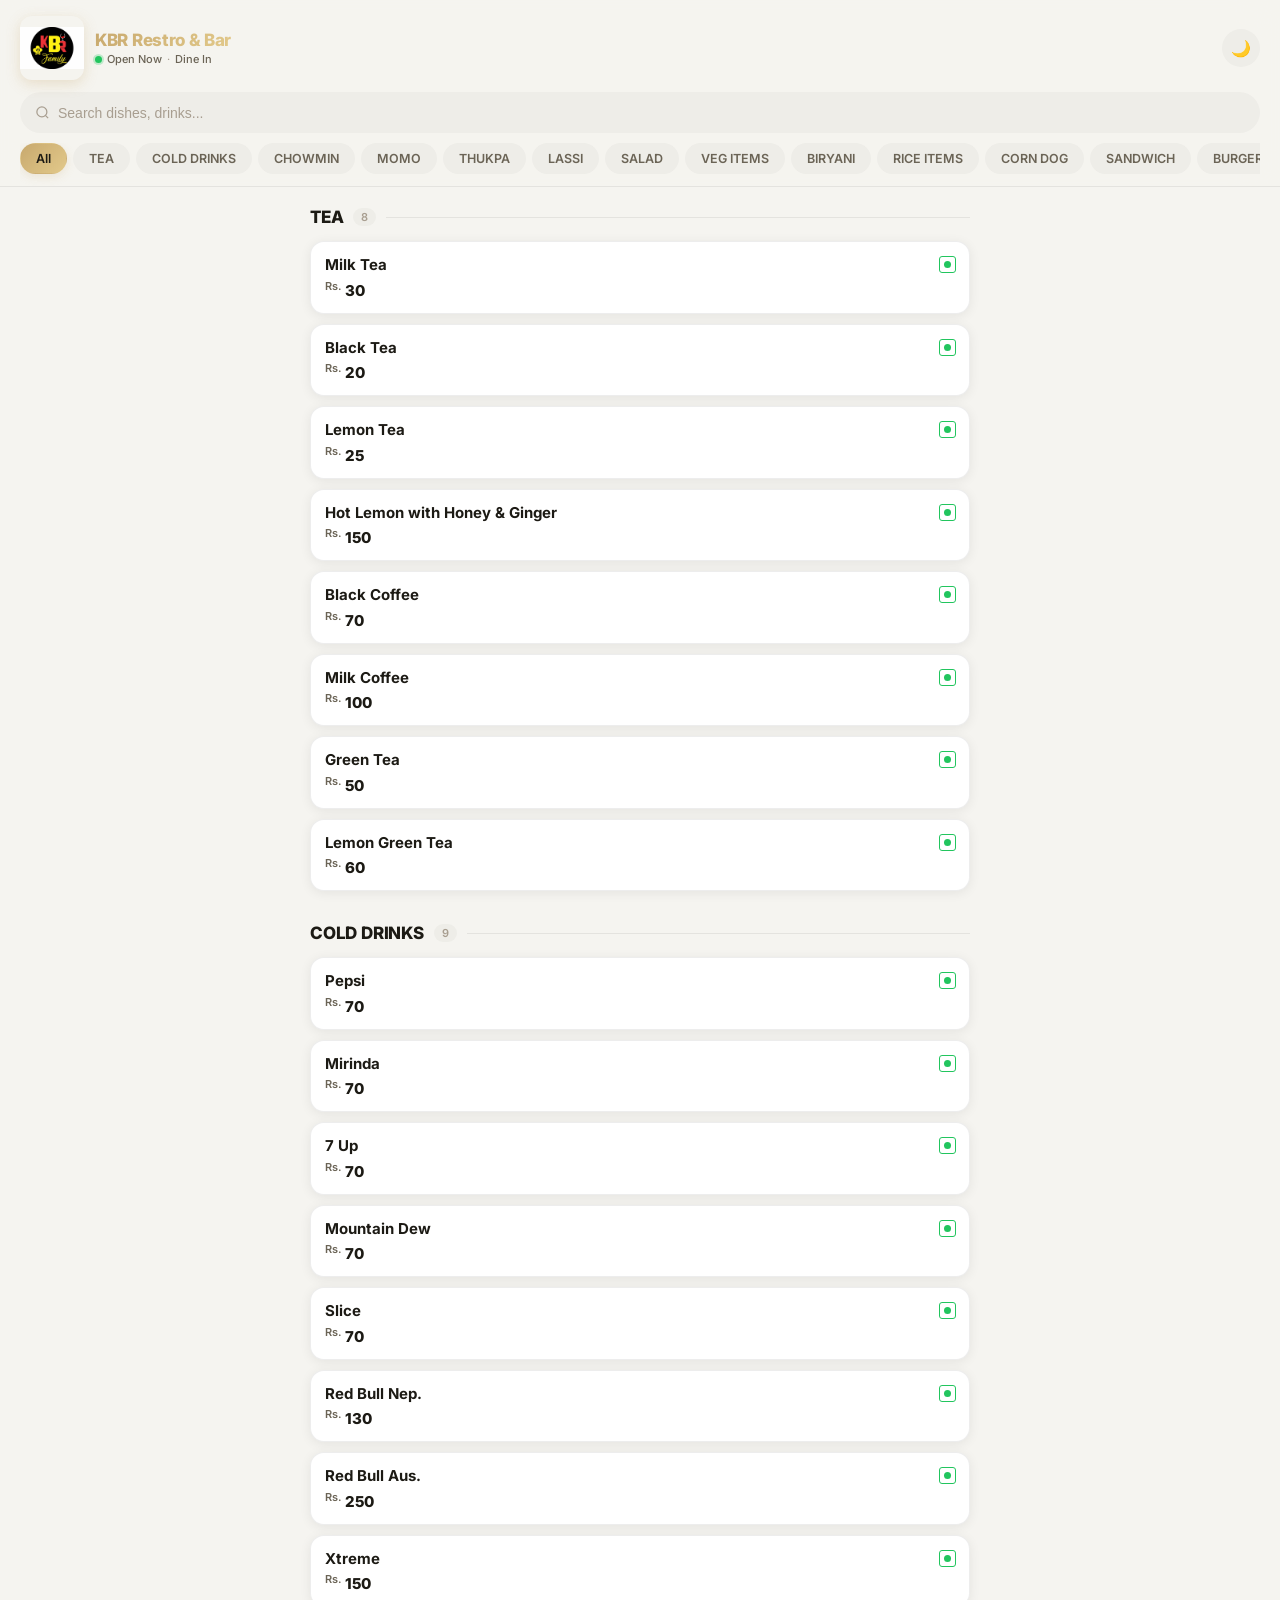
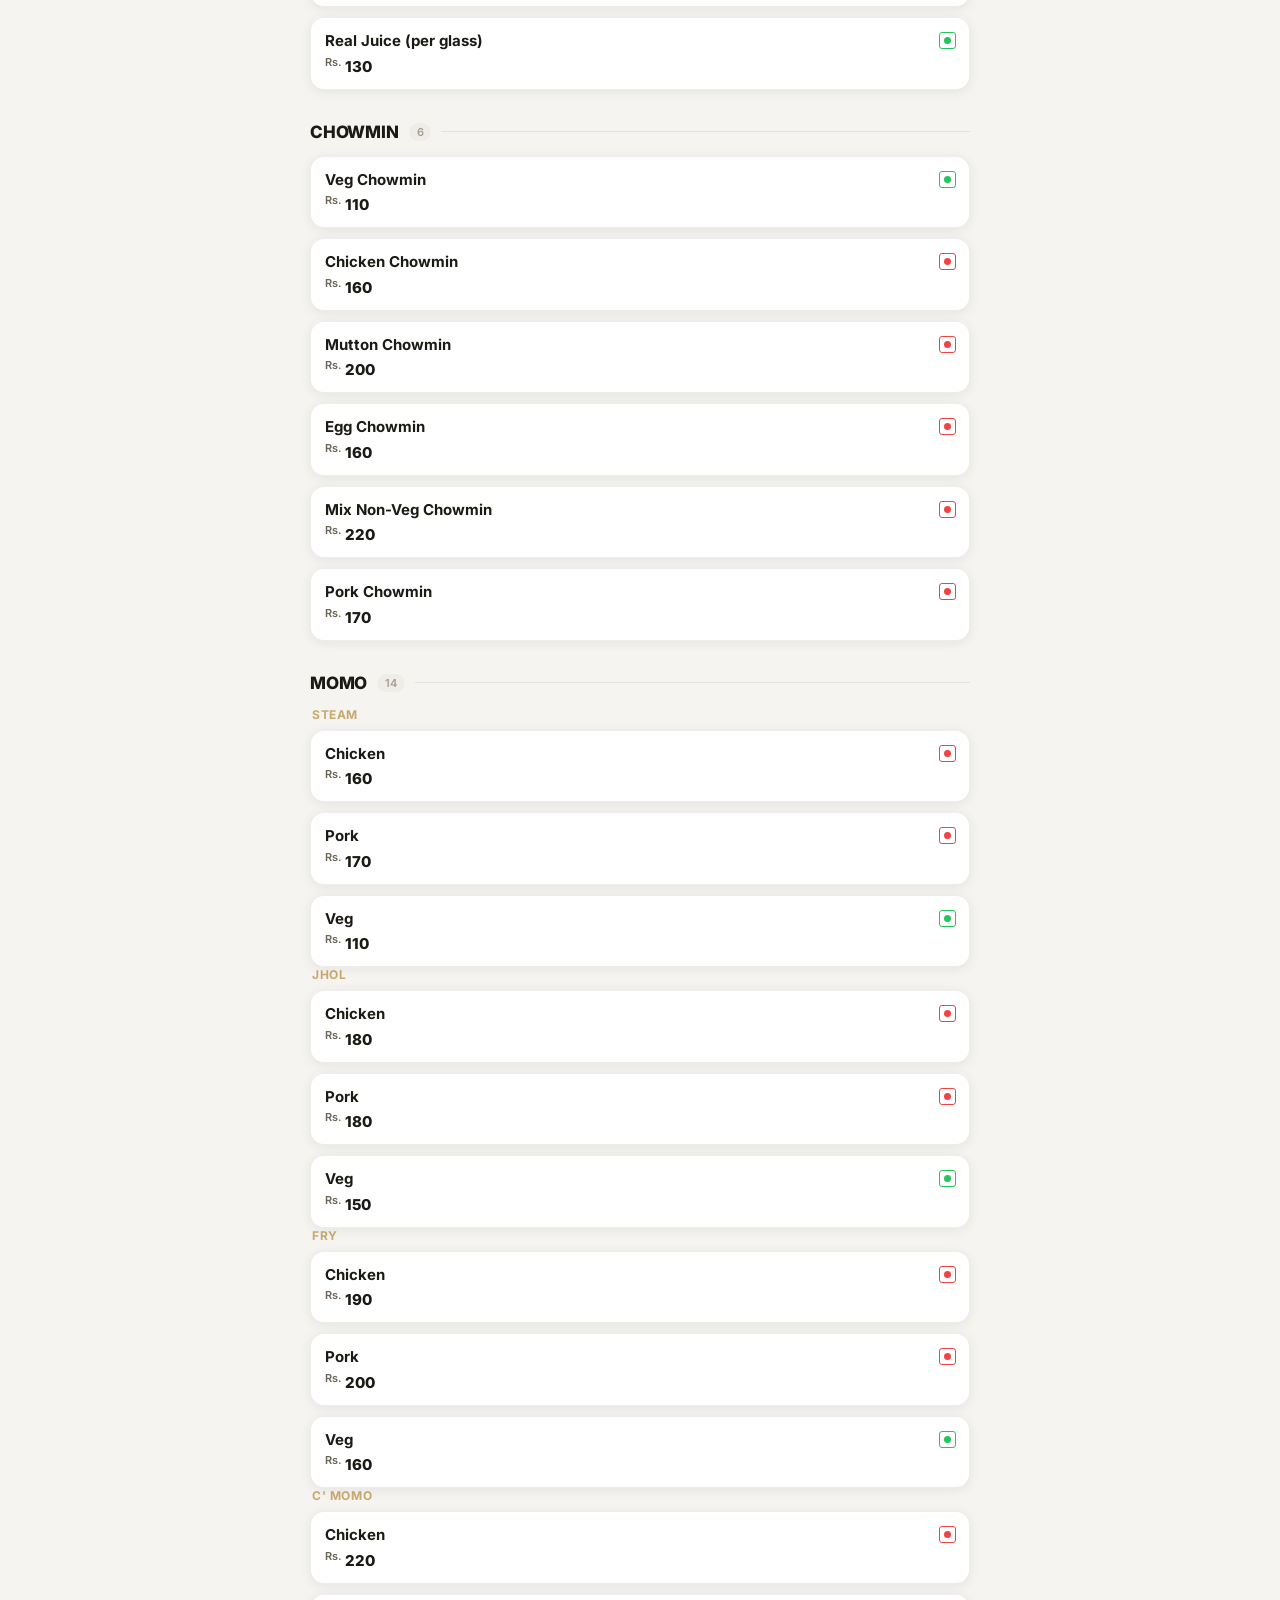
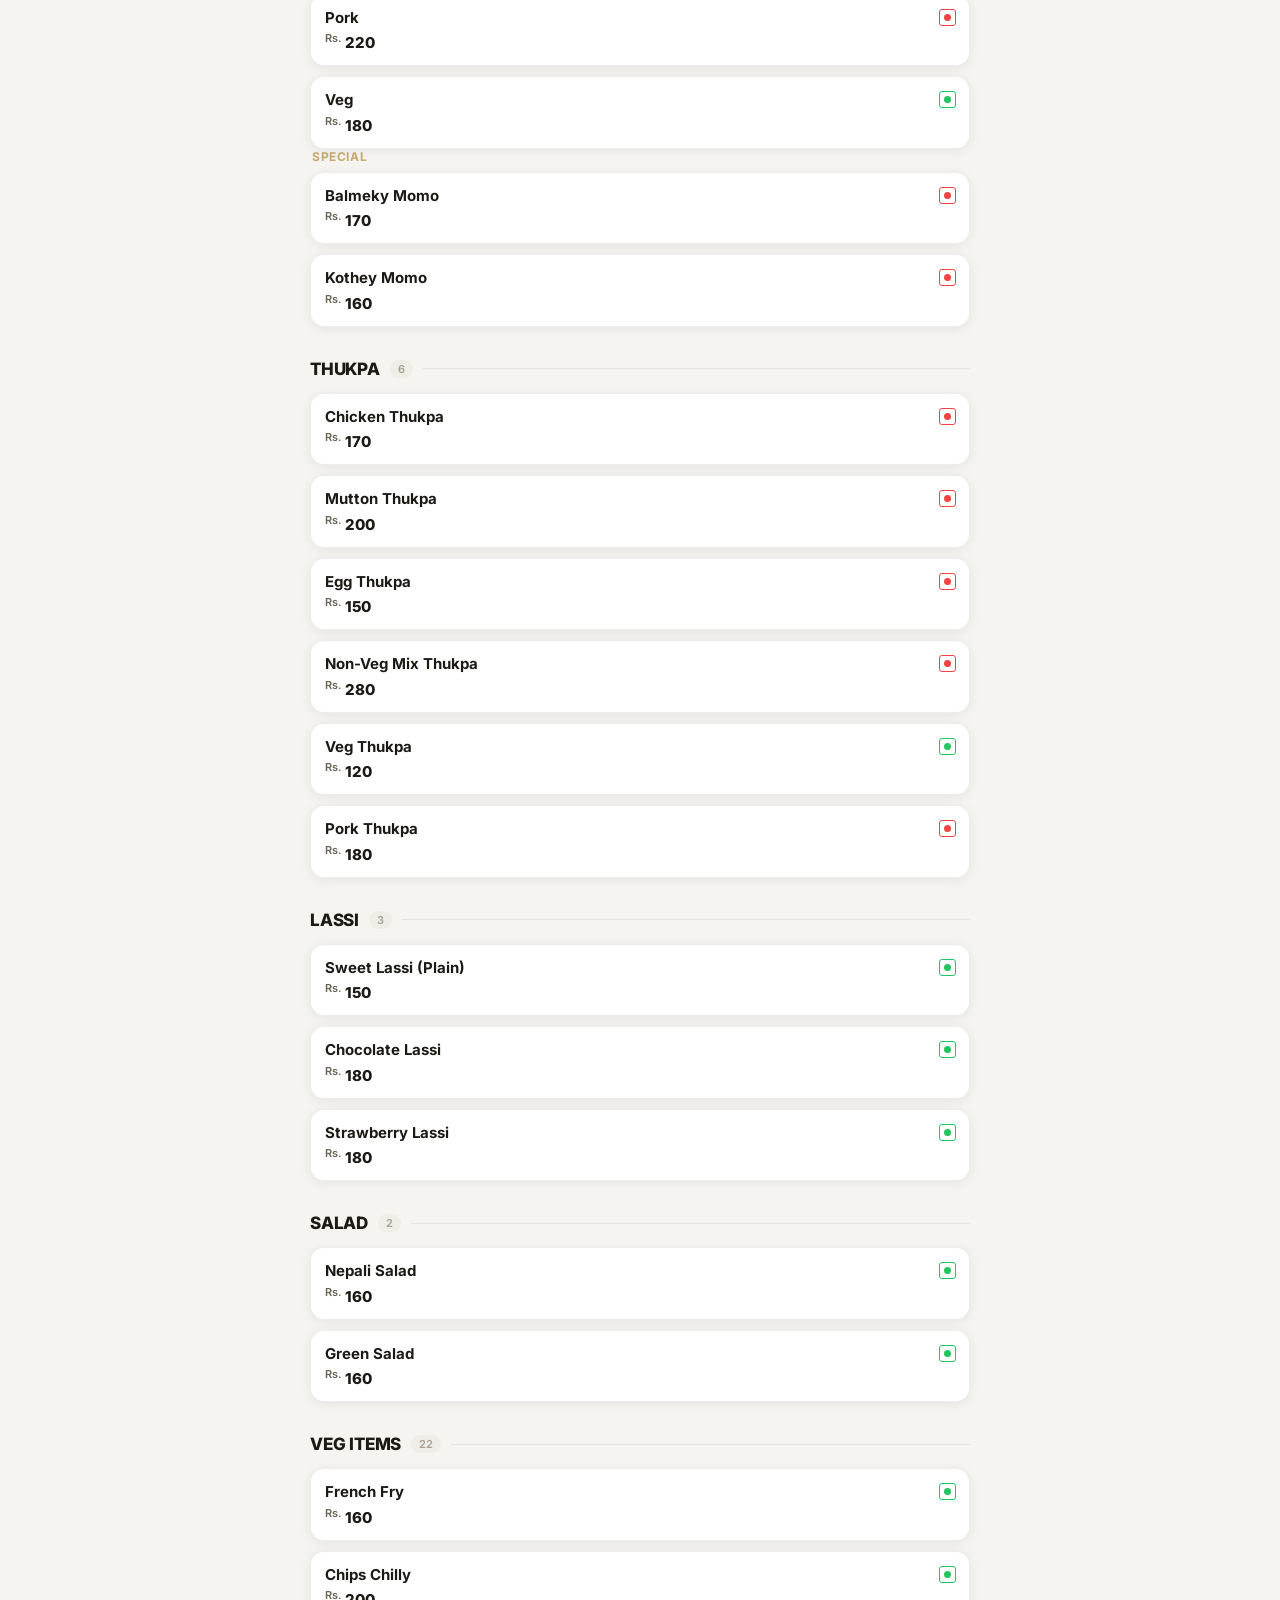
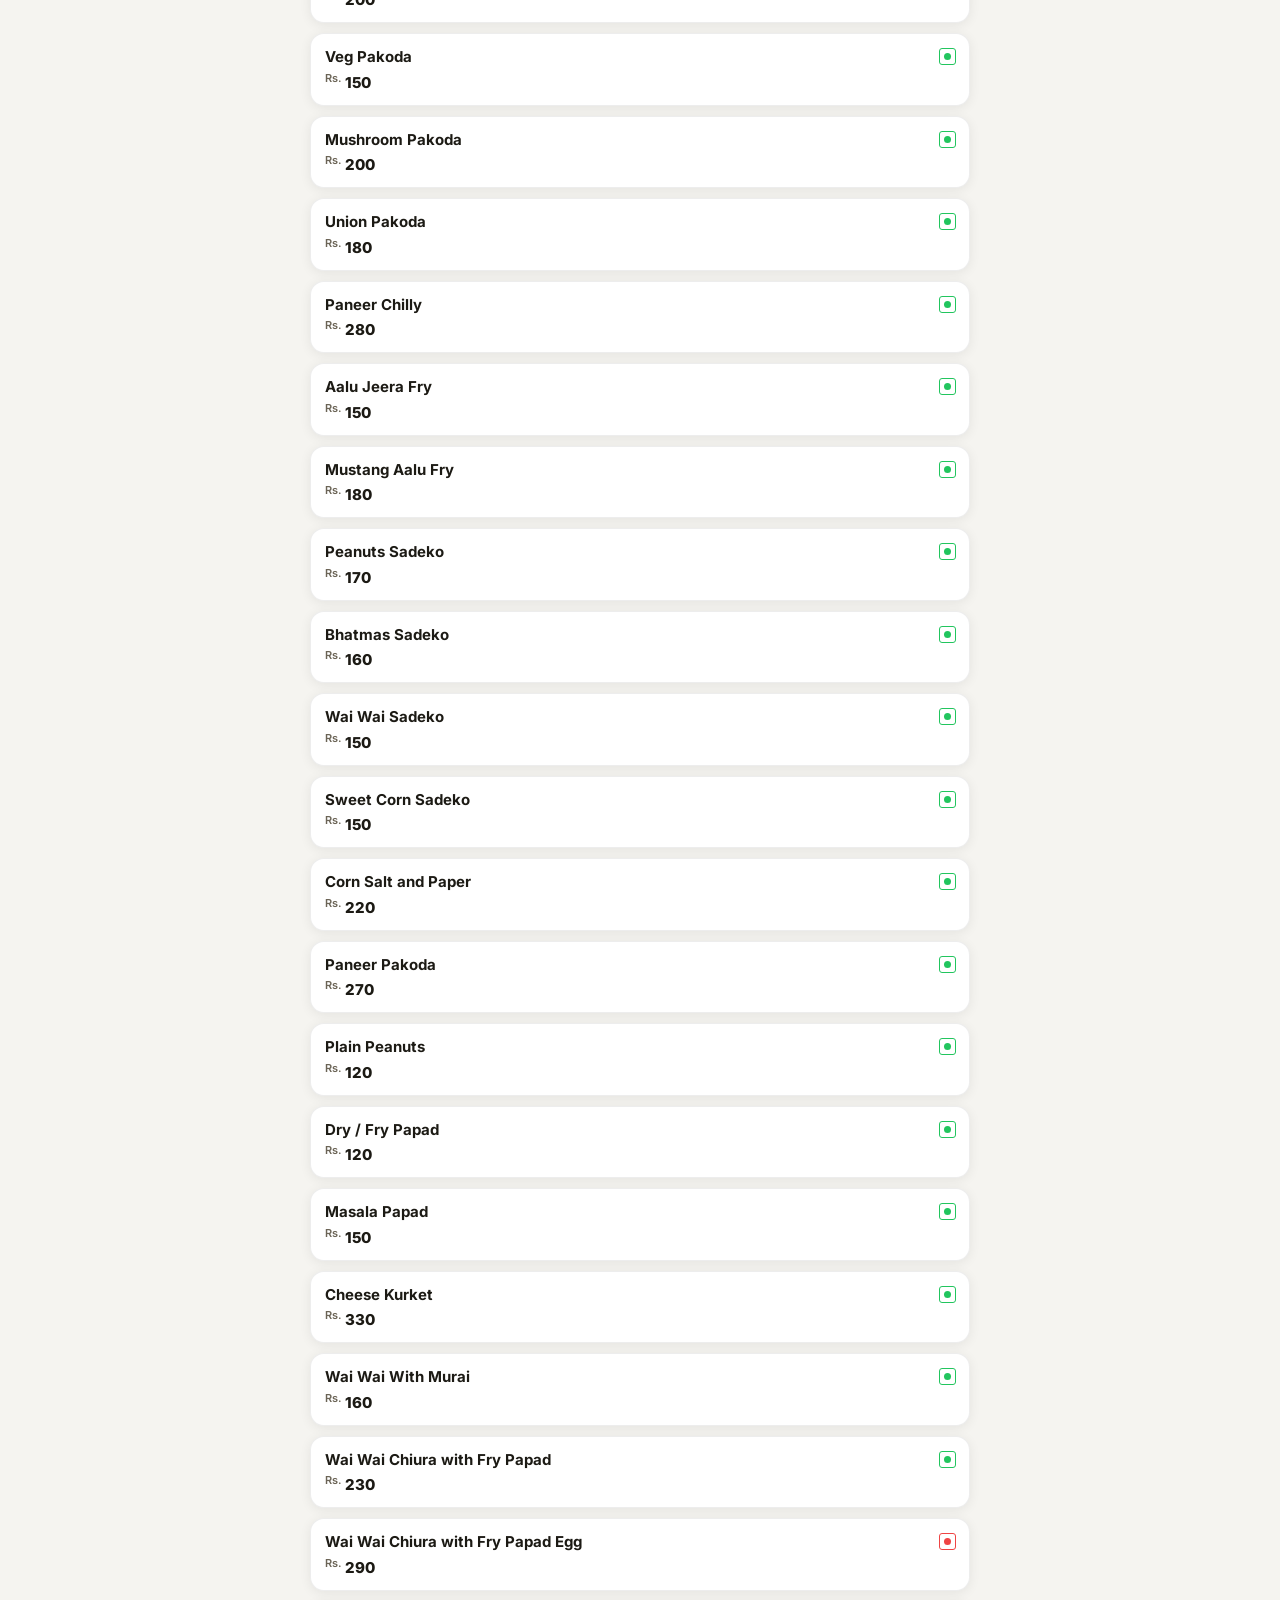
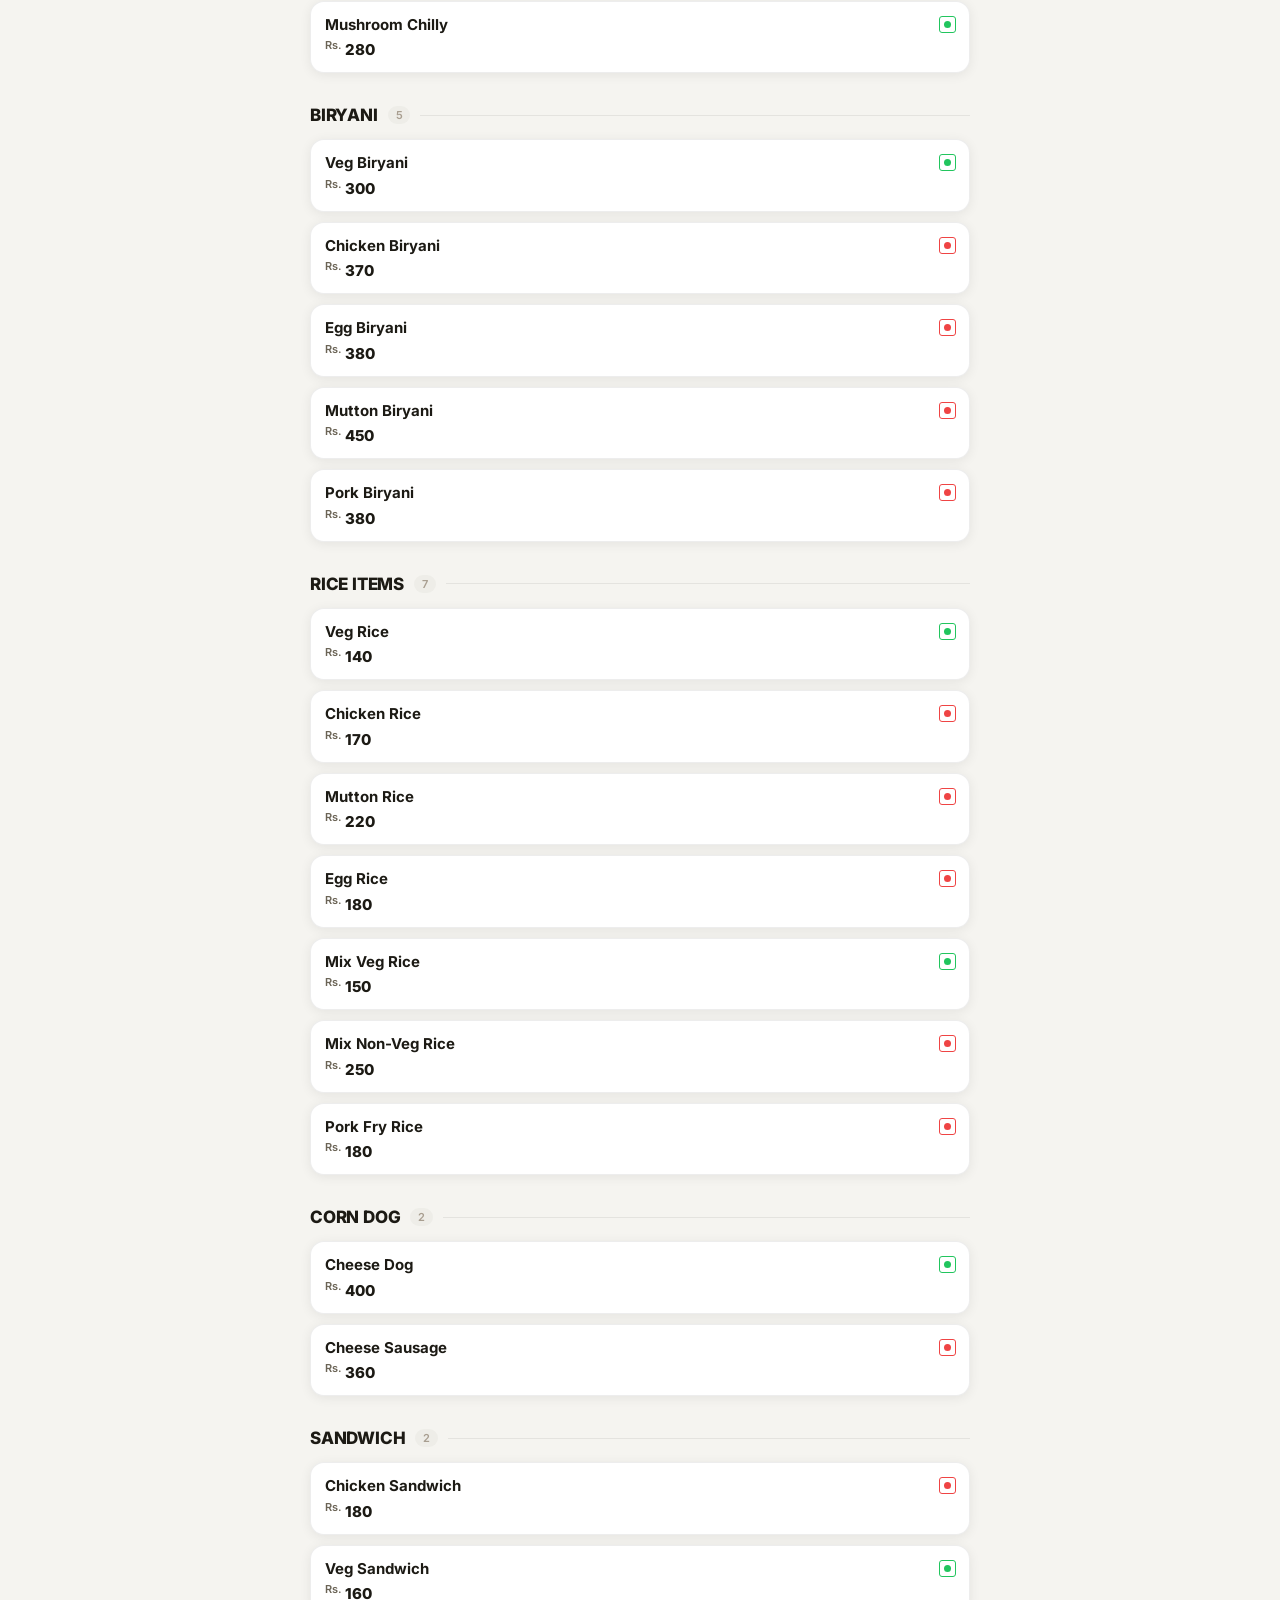
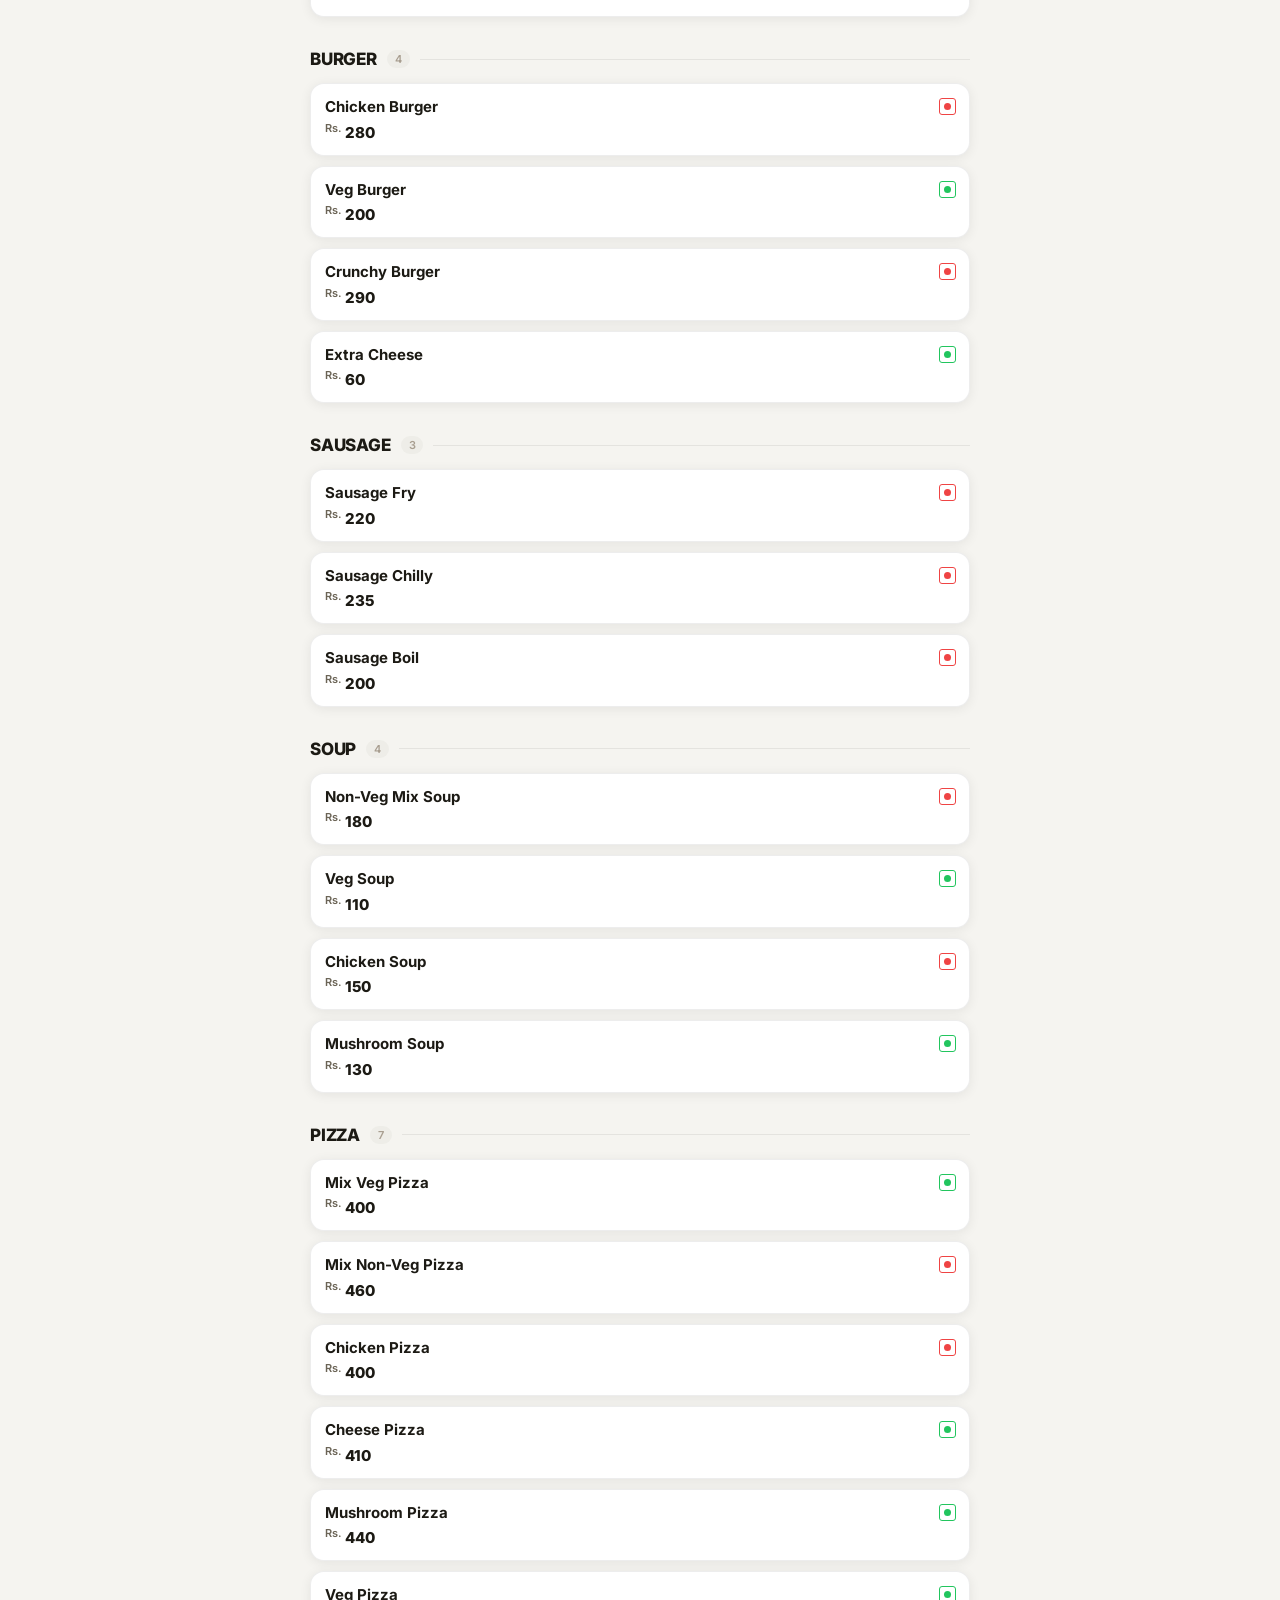
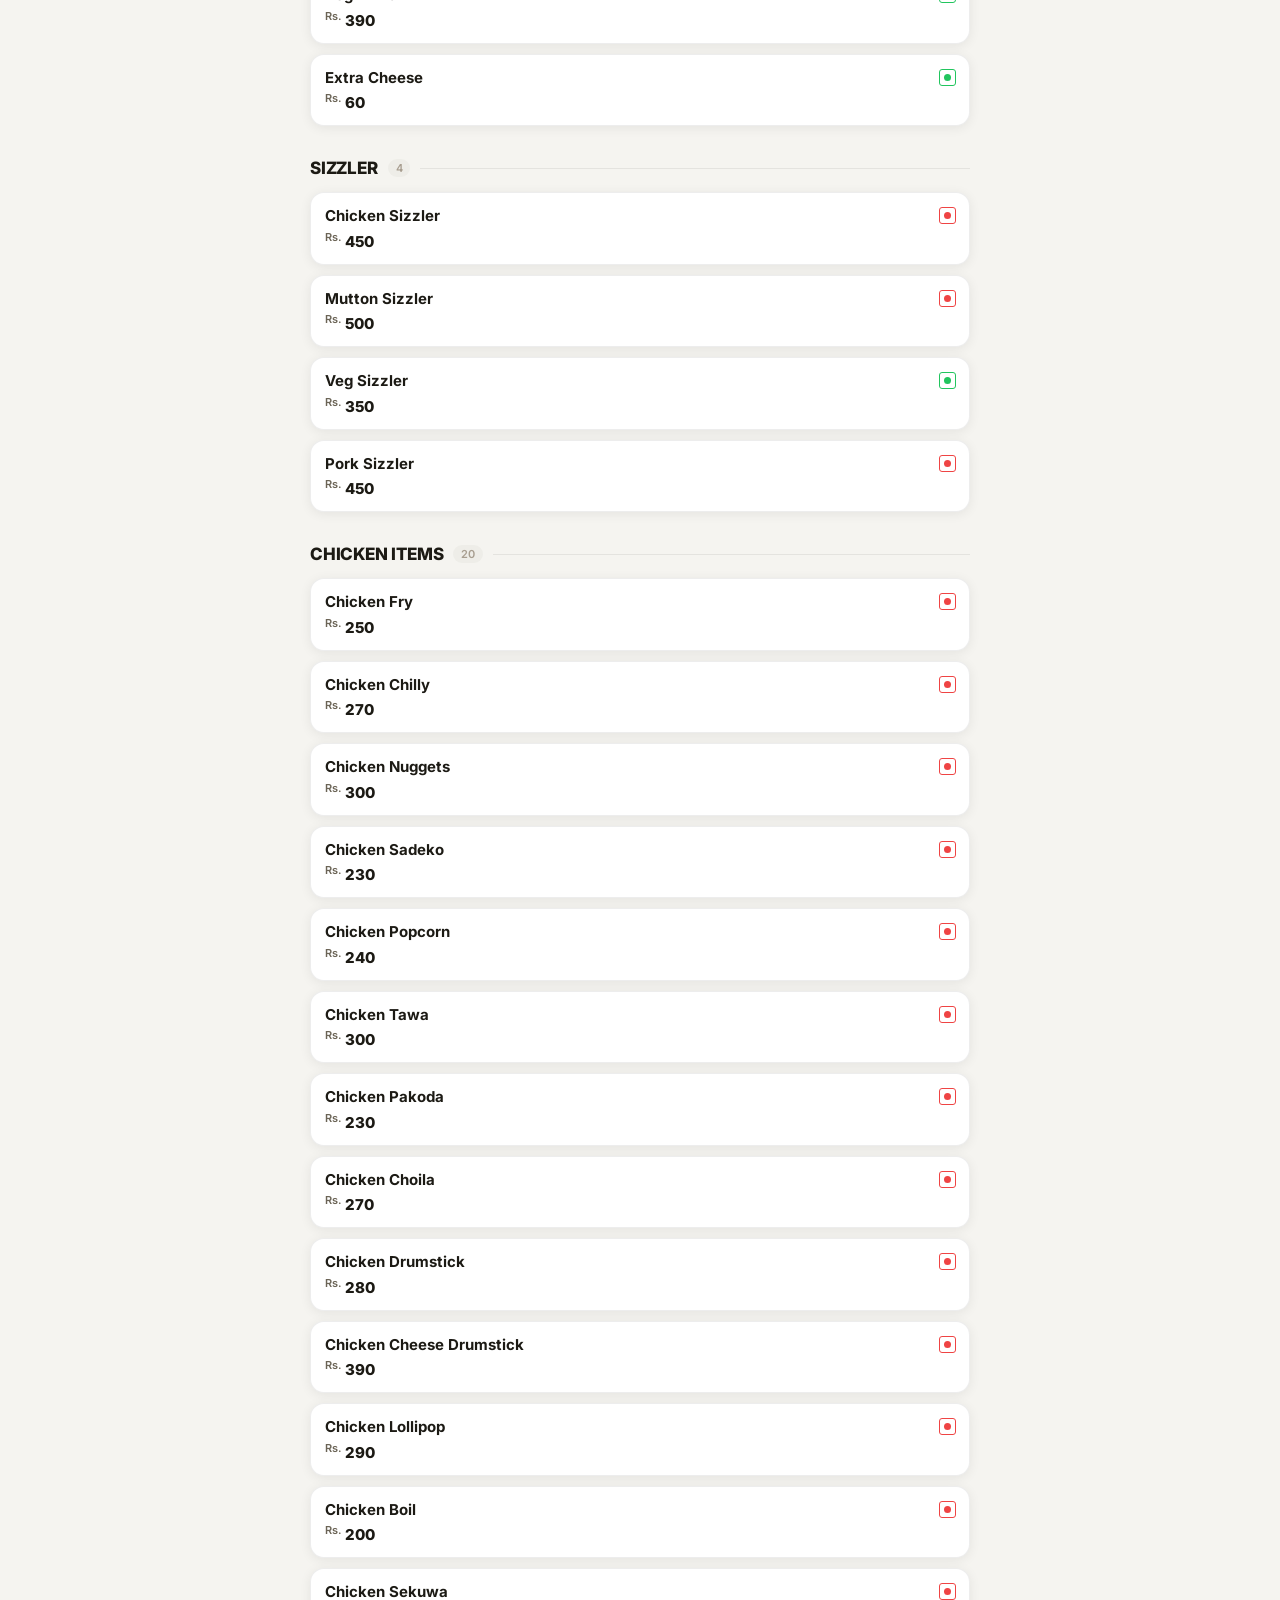
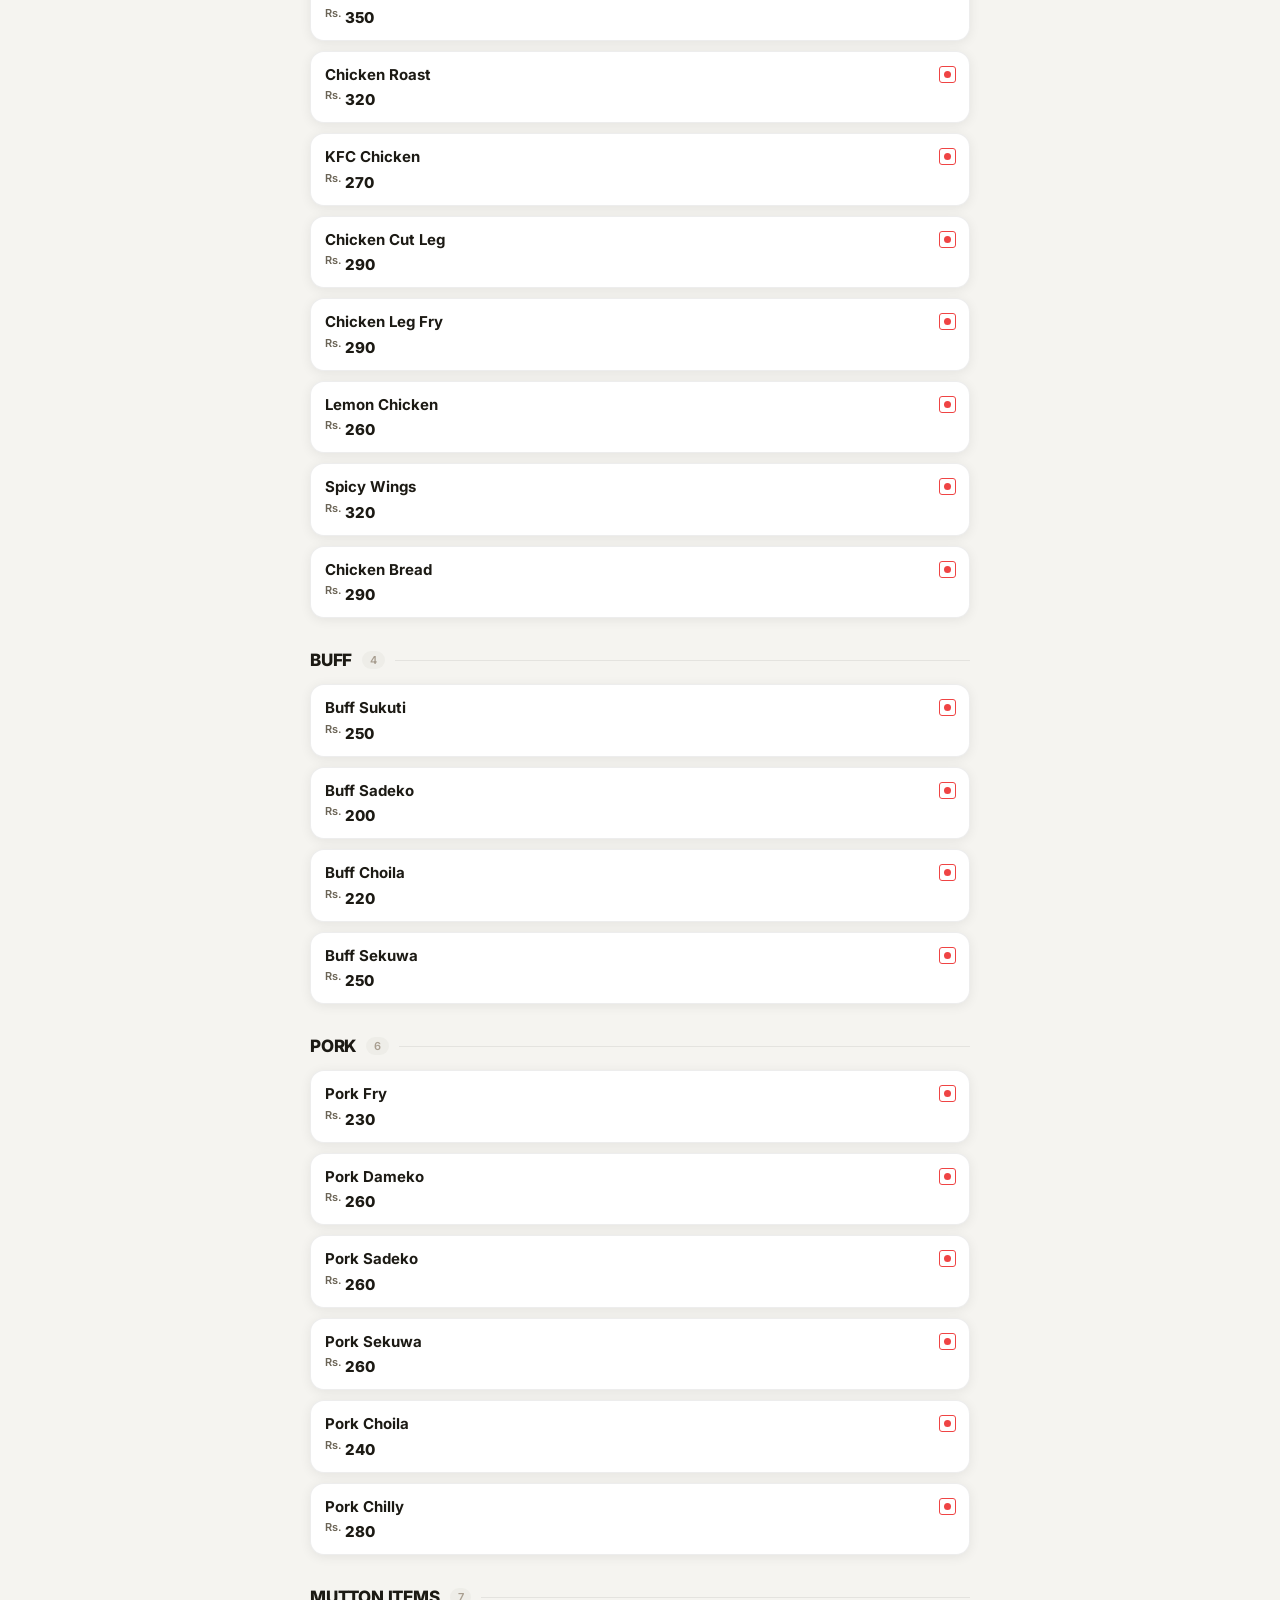
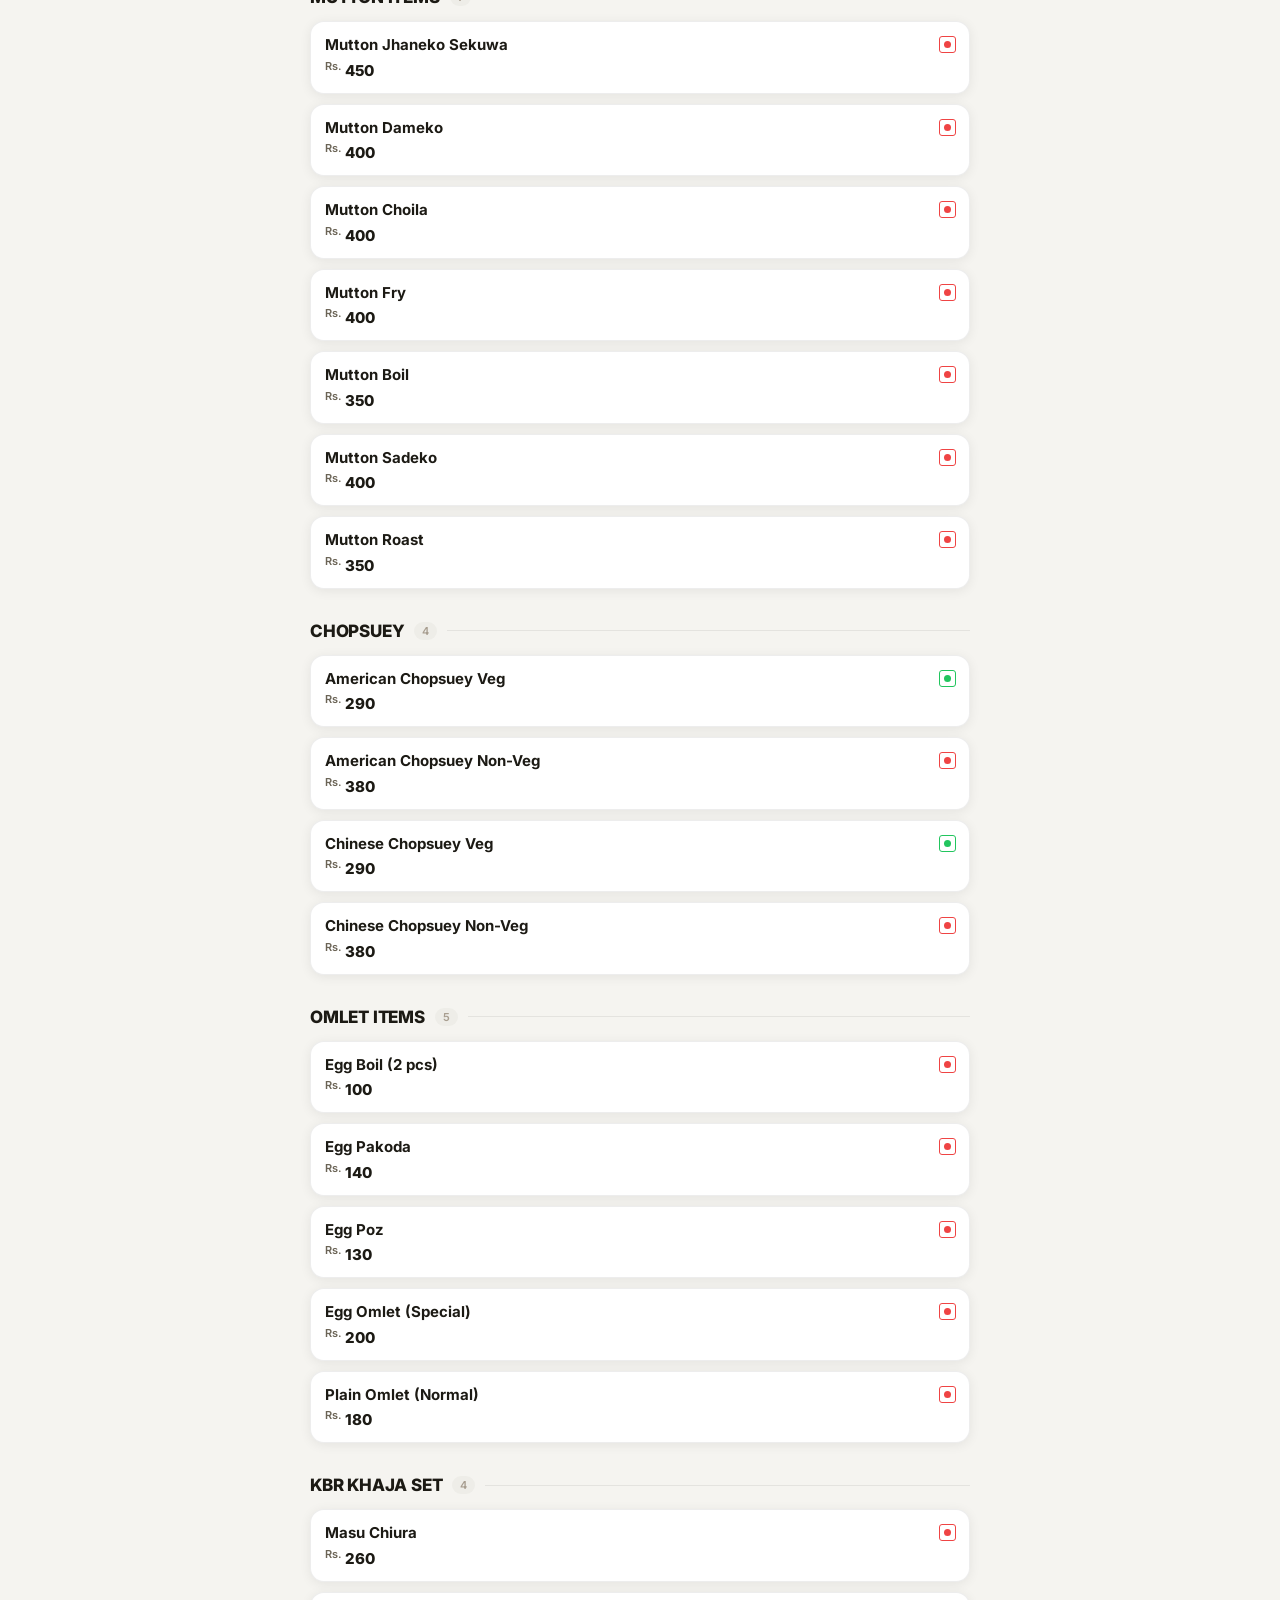
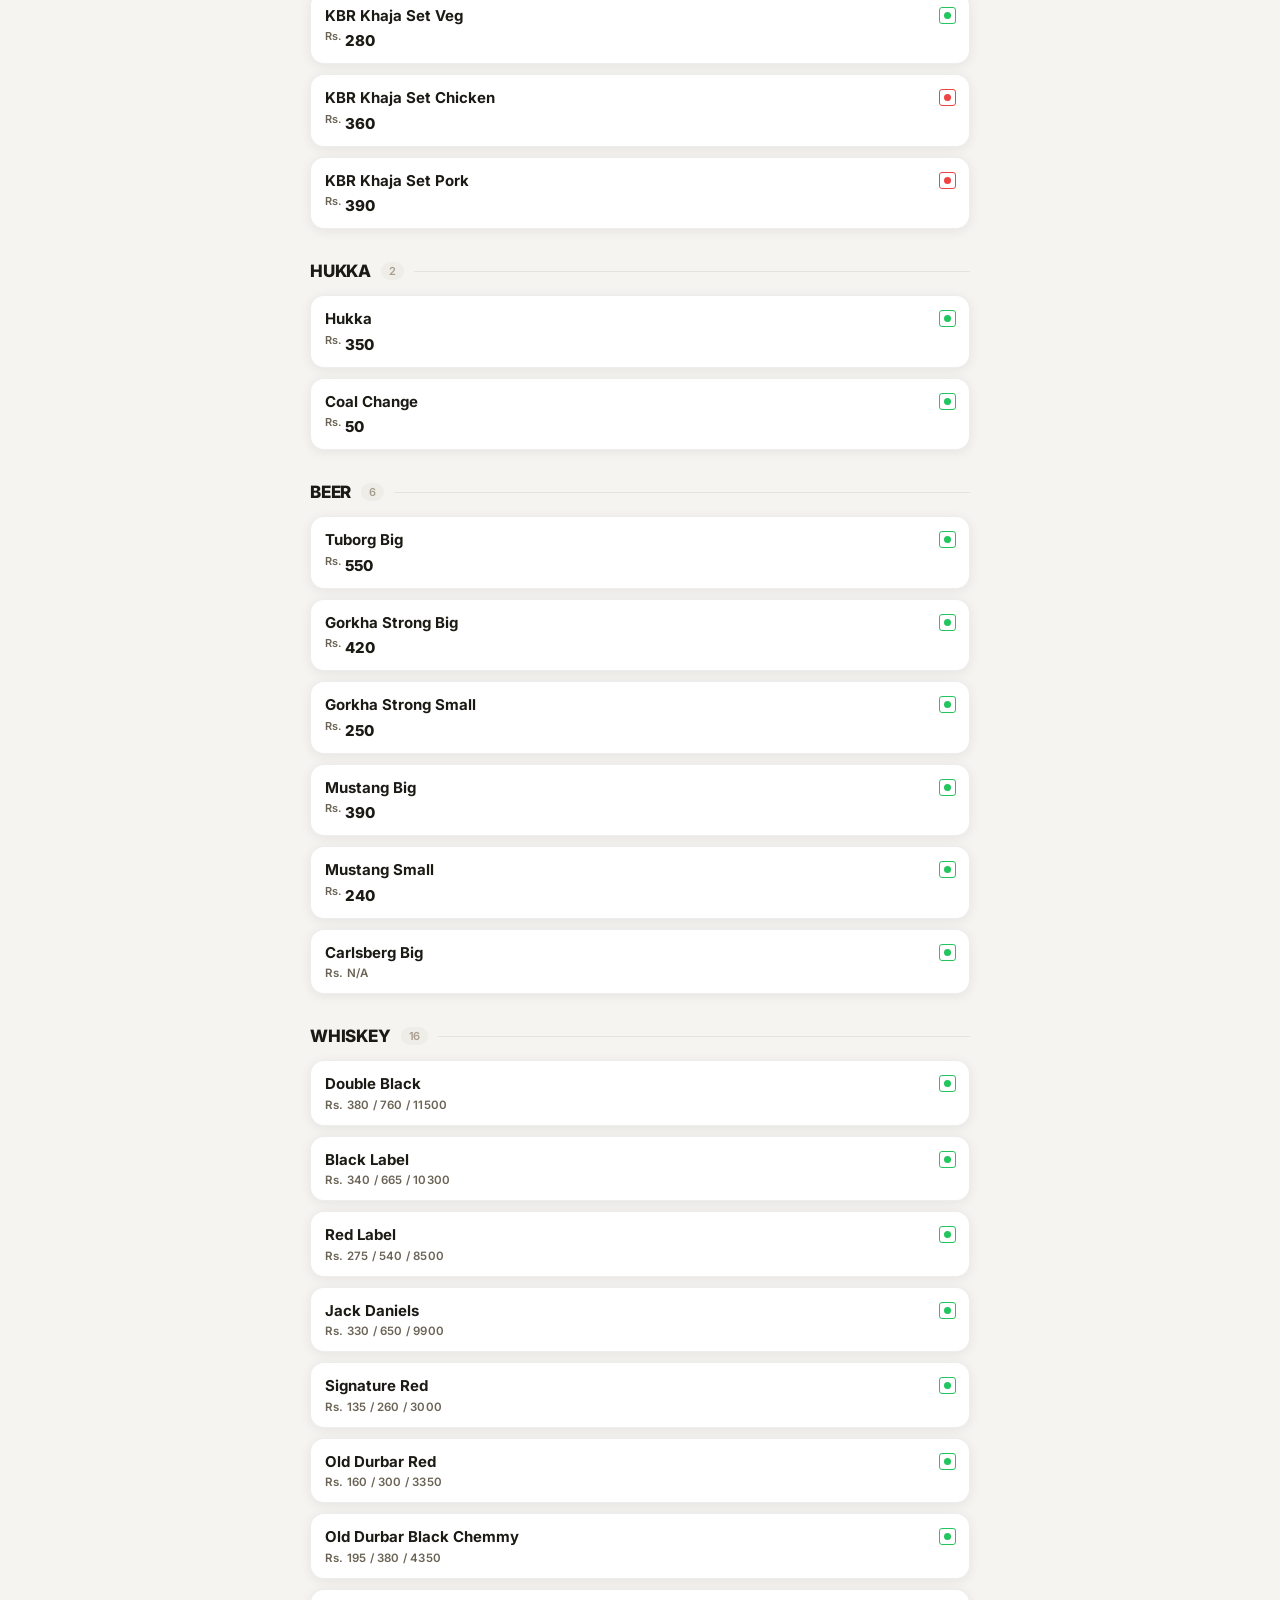
==== frontend/index.html @ 83fdc665 "Replace KBR text logo with image, remove Firebase" ====
<!DOCTYPE html>
<html lang="en" data-theme="light">
<head>
  <meta charset="UTF-8" />
  <meta name="viewport" content="width=device-width, initial-scale=1.0" />
  <title>KBR Restro & Bar — Menu</title>
  <meta name="description" content="KBR Restro & Bar — Digital Menu" />
  <meta name="theme-color" content="#c8a96e" />
  <link rel="preconnect" href="https://fonts.googleapis.com" />
  <link rel="preconnect" href="https://fonts.gstatic.com" crossorigin />
  <link href="https://fonts.googleapis.com/css2?family=Inter:wght@300;400;500;600;700;800;900&display=swap" rel="stylesheet" />
  <link rel="stylesheet" href="style.css" />
</head>
<body>

  <header class="header" id="header">
    <div class="header-top">
      <div class="brand">
        <div class="brand-logo"><img src="logo.jpg" alt="KBR Logo" /></div>
        <div class="brand-text">
          <h1 class="brand-name">KBR Restro &amp; Bar</h1>
          <div class="brand-meta">
            <span class="brand-dot"></span>
            <span class="brand-status">Open Now</span>
            <span class="brand-sep">·</span>
            <span class="brand-loc">Dine In</span>
          </div>
        </div>
      </div>
      <button class="theme-btn" id="themeToggle" aria-label="Toggle dark mode">
        <span id="themeIcon">🌙</span>
      </button>
    </div>

    <div class="search-row">
      <div class="search-box">
        <svg class="search-ico" viewBox="0 0 24 24" fill="none" stroke="currentColor" stroke-width="2"><circle cx="11" cy="11" r="8"/><path d="m21 21-4.35-4.35"/></svg>
        <input type="text" id="searchInput" class="search-input" placeholder="Search dishes, drinks..." autocomplete="off" />
        <button class="search-clear" id="searchClear">✕</button>
      </div>
    </div>

    <nav class="cat-nav">
      <div class="cat-strip" id="catStrip">
        <button class="cat-btn active" data-id="all">All</button>
      </div>
    </nav>
  </header>

  <main class="main">
    <div id="menuWrap"></div>
    <div class="empty" id="emptyState" style="display:none">
      <div class="empty-ico">🍽️</div>
      <p>No items found</p>
      <span>Try a different search</span>
    </div>
  </main>

  <button class="fab-top" id="scrollTop" aria-label="Back to top">↑</button>

  <script src="app.js"></script>
</body>
</html>
---- frontend/style.css ----
/* ═══════════════════════════════════════════════
   DESIGN TOKENS
═══════════════════════════════════════════════ */
:root {
  --gold:        #c8a96e;
  --gold-light:  #e2c98a;
  --gold-glow:   rgba(200,169,110,.20);
  --gold-soft:   rgba(200,169,110,.10);
  --bg:          #f5f4f0;
  --surface:     #ffffff;
  --surface2:    #eeede8;
  --border:      rgba(0,0,0,.07);
  --text:        #1c1a14;
  --text2:       #6b6456;
  --text3:       #a89e90;
  --veg:         #22c55e;
  --nonveg:      #ef4444;
  --radius:      14px;
  --radius-sm:   9px;
  --shadow:      0 2px 12px rgba(0,0,0,.07);
  --shadow-md:   0 6px 24px rgba(0,0,0,.11);
  --t:           .22s cubic-bezier(.4,0,.2,1);
}
[data-theme="dark"] {
  --bg:       #111009;
  --surface:  #1c1a12;
  --surface2: #252318;
  --border:   rgba(255,255,255,.07);
  --text:     #f0ead8;
  --text2:    #a89e90;
  --text3:    #6b6456;
  --shadow:   0 2px 12px rgba(0,0,0,.35);
  --shadow-md:0 6px 24px rgba(0,0,0,.50);
}

/* ═══════════════════════════════════════════════
   RESET
═══════════════════════════════════════════════ */
*,*::before,*::after{box-sizing:border-box;margin:0;padding:0}
html{scroll-behavior:smooth}
body{
  font-family:'Inter',system-ui,sans-serif;
  background:var(--bg);color:var(--text);
  -webkit-font-smoothing:antialiased;
  overflow-x:hidden;
  transition:background var(--t),color var(--t);
}
img{display:block;max-width:100%}
button{cursor:pointer;border:none;background:none;font-family:inherit}

/* ═══════════════════════════════════════════════
   HEADER
═══════════════════════════════════════════════ */
.header{
  position:sticky;top:0;z-index:100;
  background:rgba(245,244,240,.88);
  backdrop-filter:blur(22px) saturate(160%);
  -webkit-backdrop-filter:blur(22px) saturate(160%);
  border-bottom:1px solid var(--border);
  padding:14px 16px 0;
  transition:background var(--t),box-shadow var(--t);
}
[data-theme="dark"] .header{background:rgba(17,16,9,.90)}
.header.scrolled{box-shadow:var(--shadow-md)}

/* brand row */
.header-top{display:flex;align-items:center;justify-content:space-between;margin-bottom:12px}
.brand{display:flex;align-items:center;gap:11px}
.brand-logo{
  width:64px;height:64px;border-radius:12px;flex-shrink:0;
  overflow:hidden;
  box-shadow:0 4px 14px rgba(200,169,110,.30);
}
.brand-logo img{
  width:100%;height:100%;object-fit:contain;
}
.brand-name{
  font-size:17px;font-weight:800;letter-spacing:-.3px;
  background:linear-gradient(135deg,var(--gold),var(--gold-light));
  -webkit-background-clip:text;-webkit-text-fill-color:transparent;background-clip:text;
  line-height:1.2;
}
.brand-meta{display:flex;align-items:center;gap:5px;margin-top:2px}
.brand-dot{width:7px;height:7px;border-radius:50%;background:#22c55e;box-shadow:0 0 0 2px rgba(34,197,94,.25)}
.brand-status,.brand-loc{font-size:11px;color:var(--text2);font-weight:500}
.brand-sep{font-size:11px;color:var(--text3)}

.theme-btn{
  width:38px;height:38px;border-radius:50%;
  background:var(--surface2);font-size:16px;
  display:grid;place-items:center;
  transition:background var(--t),transform var(--t);
  flex-shrink:0;
}
.theme-btn:hover{background:var(--gold-soft);transform:rotate(18deg)}

/* search */
.search-row{margin-bottom:10px}
.search-box{
  display:flex;align-items:center;gap:8px;
  background:var(--surface2);border-radius:50px;
  padding:10px 14px;
  border:1.5px solid transparent;
  transition:border-color var(--t),box-shadow var(--t);
}
.search-box:focus-within{border-color:var(--gold);box-shadow:0 0 0 3px var(--gold-glow)}
.search-ico{width:15px;height:15px;color:var(--text3);flex-shrink:0}
.search-input{flex:1;border:none;background:transparent;font-size:14px;color:var(--text);outline:none}
.search-input::placeholder{color:var(--text3)}
.search-clear{font-size:12px;color:var(--text3);opacity:0;pointer-events:none;transition:opacity var(--t);padding:2px 4px}
.search-clear.show{opacity:1;pointer-events:auto}



/* category strip */
.cat-nav{overflow:hidden}
.cat-strip{
  display:flex;gap:6px;
  overflow-x:auto;padding-bottom:12px;
  scrollbar-width:none;
}
.cat-strip::-webkit-scrollbar{display:none}
.cat-btn{
  flex-shrink:0;padding:7px 15px;border-radius:50px;
  font-size:12.5px;font-weight:600;color:var(--text2);
  background:var(--surface2);border:1.5px solid transparent;
  transition:all var(--t);white-space:nowrap;
}
.cat-btn:hover{color:var(--gold);background:var(--gold-soft)}
.cat-btn.active{
  color:#1c1a14;
  background:linear-gradient(135deg,var(--gold),var(--gold-light));
  box-shadow:0 3px 10px var(--gold-glow);
}

/* ═══════════════════════════════════════════════
   MAIN
═══════════════════════════════════════════════ */
.main{
  max-width:700px;margin:0 auto;
  padding:18px 14px 90px;
}

/* ═══════════════════════════════════════════════
   CATEGORY SECTION
═══════════════════════════════════════════════ */
.cat-section{margin-bottom:32px}
.cat-heading{
  display:flex;align-items:center;gap:10px;
  font-size:17px;font-weight:800;
  color:var(--text);margin-bottom:14px;
  letter-spacing:-.2px;
}
.cat-heading::after{content:'';flex:1;height:1px;background:var(--border)}
.cat-count{
  font-size:11px;font-weight:600;color:var(--text3);
  background:var(--surface2);padding:2px 8px;border-radius:50px;
}

/* ═══════════════════════════════════════════════
   SUBCATEGORY
═══════════════════════════════════════════════ */
.subcat-block{margin-bottom:16px}
.subcat-label{
  font-size:12px;font-weight:700;
  color:var(--gold);letter-spacing:.6px;
  text-transform:uppercase;
  margin-bottom:8px;
  padding-left:2px;
}

/* ═══════════════════════════════════════════════
   MENU CARD
═══════════════════════════════════════════════ */
.card-list{display:flex;flex-direction:column;gap:10px}

.menu-card{
  display:flex;align-items:center;gap:12px;
  background:var(--surface);
  border-radius:var(--radius);
  padding:13px 13px 13px 14px;
  border:1px solid var(--border);
  box-shadow:var(--shadow);
  opacity:0;transform:translateY(14px);
  animation:fadeUp .38s var(--t) forwards;
  transition:transform var(--t),box-shadow var(--t);
  position:relative;overflow:hidden;
}
.menu-card::before{
  content:'';position:absolute;left:0;top:0;bottom:0;
  width:3px;
  background:linear-gradient(to bottom,var(--gold),var(--gold-light));
  opacity:0;transition:opacity var(--t);
  border-radius:3px 0 0 3px;
}
.menu-card:hover{transform:translateY(-1px);box-shadow:var(--shadow-md)}
.menu-card:hover::before{opacity:1}
.menu-card.unavail{opacity:.55}

/* stagger */
.menu-card:nth-child(1){animation-delay:.03s}
.menu-card:nth-child(2){animation-delay:.06s}
.menu-card:nth-child(3){animation-delay:.09s}
.menu-card:nth-child(4){animation-delay:.12s}
.menu-card:nth-child(5){animation-delay:.15s}
.menu-card:nth-child(6){animation-delay:.18s}
.menu-card:nth-child(7){animation-delay:.21s}
.menu-card:nth-child(8){animation-delay:.24s}
.menu-card:nth-child(n+9){animation-delay:.27s}

@keyframes fadeUp{to{opacity:1;transform:translateY(0)}}

/* card body */
.card-body{flex:1;min-width:0}
.card-top{display:flex;align-items:flex-start;justify-content:space-between;gap:8px;margin-bottom:4px}
.card-name{font-size:14.5px;font-weight:700;color:var(--text);line-height:1.3}
.veg-ind{
  flex-shrink:0;width:17px;height:17px;border-radius:3px;
  border:1.5px solid;display:grid;place-items:center;margin-top:1px;
}
.veg-ind.veg{border-color:var(--veg)}
.veg-ind.nonveg{border-color:var(--nonveg)}
.veg-ind::after{content:'';width:7px;height:7px;border-radius:50%}
.veg-ind.veg::after{background:var(--veg)}
.veg-ind.nonveg::after{background:var(--nonveg)}

.card-desc{font-size:12px;color:var(--text2);line-height:1.5;margin-bottom:6px;
  display:-webkit-box;-webkit-line-clamp:2;-webkit-box-orient:vertical;overflow:hidden}

.card-foot{display:flex;align-items:center;gap:8px}
.card-price{
  font-size:15px;font-weight:800;color:var(--text);
}
.price-prefix{font-size:11px;font-weight:600;vertical-align:super;color:var(--text2)}
.price-multi{font-size:11.5px;font-weight:600;color:var(--text2);letter-spacing:.2px}

.badge{
  font-size:10px;font-weight:700;padding:2px 7px;
  border-radius:50px;letter-spacing:.3px;text-transform:uppercase;
}
.badge-best{background:linear-gradient(135deg,#f59e0b,#fbbf24);color:#fff}
.badge-oos{background:var(--surface2);color:var(--text3);border:1px solid var(--border)}

/* card image */
.card-img-wrap{
  flex-shrink:0;width:88px;height:88px;
  border-radius:var(--radius-sm);overflow:hidden;
  background:var(--surface2);
}
.card-img{width:100%;height:100%;object-fit:cover;transition:transform .4s ease}
.menu-card:hover .card-img{transform:scale(1.07)}
.card-img-ph{width:100%;height:100%;display:grid;place-items:center;font-size:28px;
  background:linear-gradient(135deg,var(--surface2),var(--bg))}

/* ═══════════════════════════════════════════════
   SKELETON
═══════════════════════════════════════════════ */
.skel-section{margin-bottom:32px}
.skel-title{height:20px;width:130px;border-radius:6px;background:var(--surface2);margin-bottom:14px;animation:pulse 1.4s infinite}
.skel-card{
  display:flex;gap:12px;background:var(--surface);
  border-radius:var(--radius);padding:13px;
  border:1px solid var(--border);margin-bottom:10px;
}
.skel-img{width:88px;height:88px;border-radius:var(--radius-sm);background:var(--surface2);flex-shrink:0;animation:pulse 1.4s infinite}
.skel-lines{flex:1;display:flex;flex-direction:column;gap:8px;padding-top:4px}
.skel-line{height:12px;border-radius:5px;background:var(--surface2);animation:pulse 1.4s infinite}
.skel-line.w75{width:75%}.skel-line.w55{width:55%}.skel-line.w40{width:40%}
@keyframes pulse{0%,100%{opacity:1}50%{opacity:.4}}

/* ═══════════════════════════════════════════════
   EMPTY
═══════════════════════════════════════════════ */
.empty{text-align:center;padding:64px 20px;color:var(--text2)}
.empty-ico{font-size:50px;margin-bottom:12px}
.empty p{font-size:17px;font-weight:700;color:var(--text);margin-bottom:5px}
.empty span{font-size:13px}

/* ═══════════════════════════════════════════════
   FAB SCROLL TOP
═══════════════════════════════════════════════ */
.fab-top{
  position:fixed;bottom:22px;right:18px;
  width:44px;height:44px;border-radius:50%;
  background:linear-gradient(135deg,var(--gold),var(--gold-light));
  color:#1c1a14;font-size:18px;font-weight:700;
  box-shadow:0 4px 16px var(--gold-glow);
  opacity:0;pointer-events:none;transform:translateY(8px);
  transition:opacity var(--t),transform var(--t);
  z-index:99;display:grid;place-items:center;
}
.fab-top.show{opacity:1;pointer-events:auto;transform:translateY(0)}

/* ═══════════════════════════════════════════════
   RESPONSIVE
═══════════════════════════════════════════════ */
@media(min-width:480px){
  .card-img-wrap{width:96px;height:96px}
  .card-name{font-size:15px}
}
@media(min-width:640px){
  .header{padding:16px 20px 0}
  .main{padding:20px 20px 90px}
}
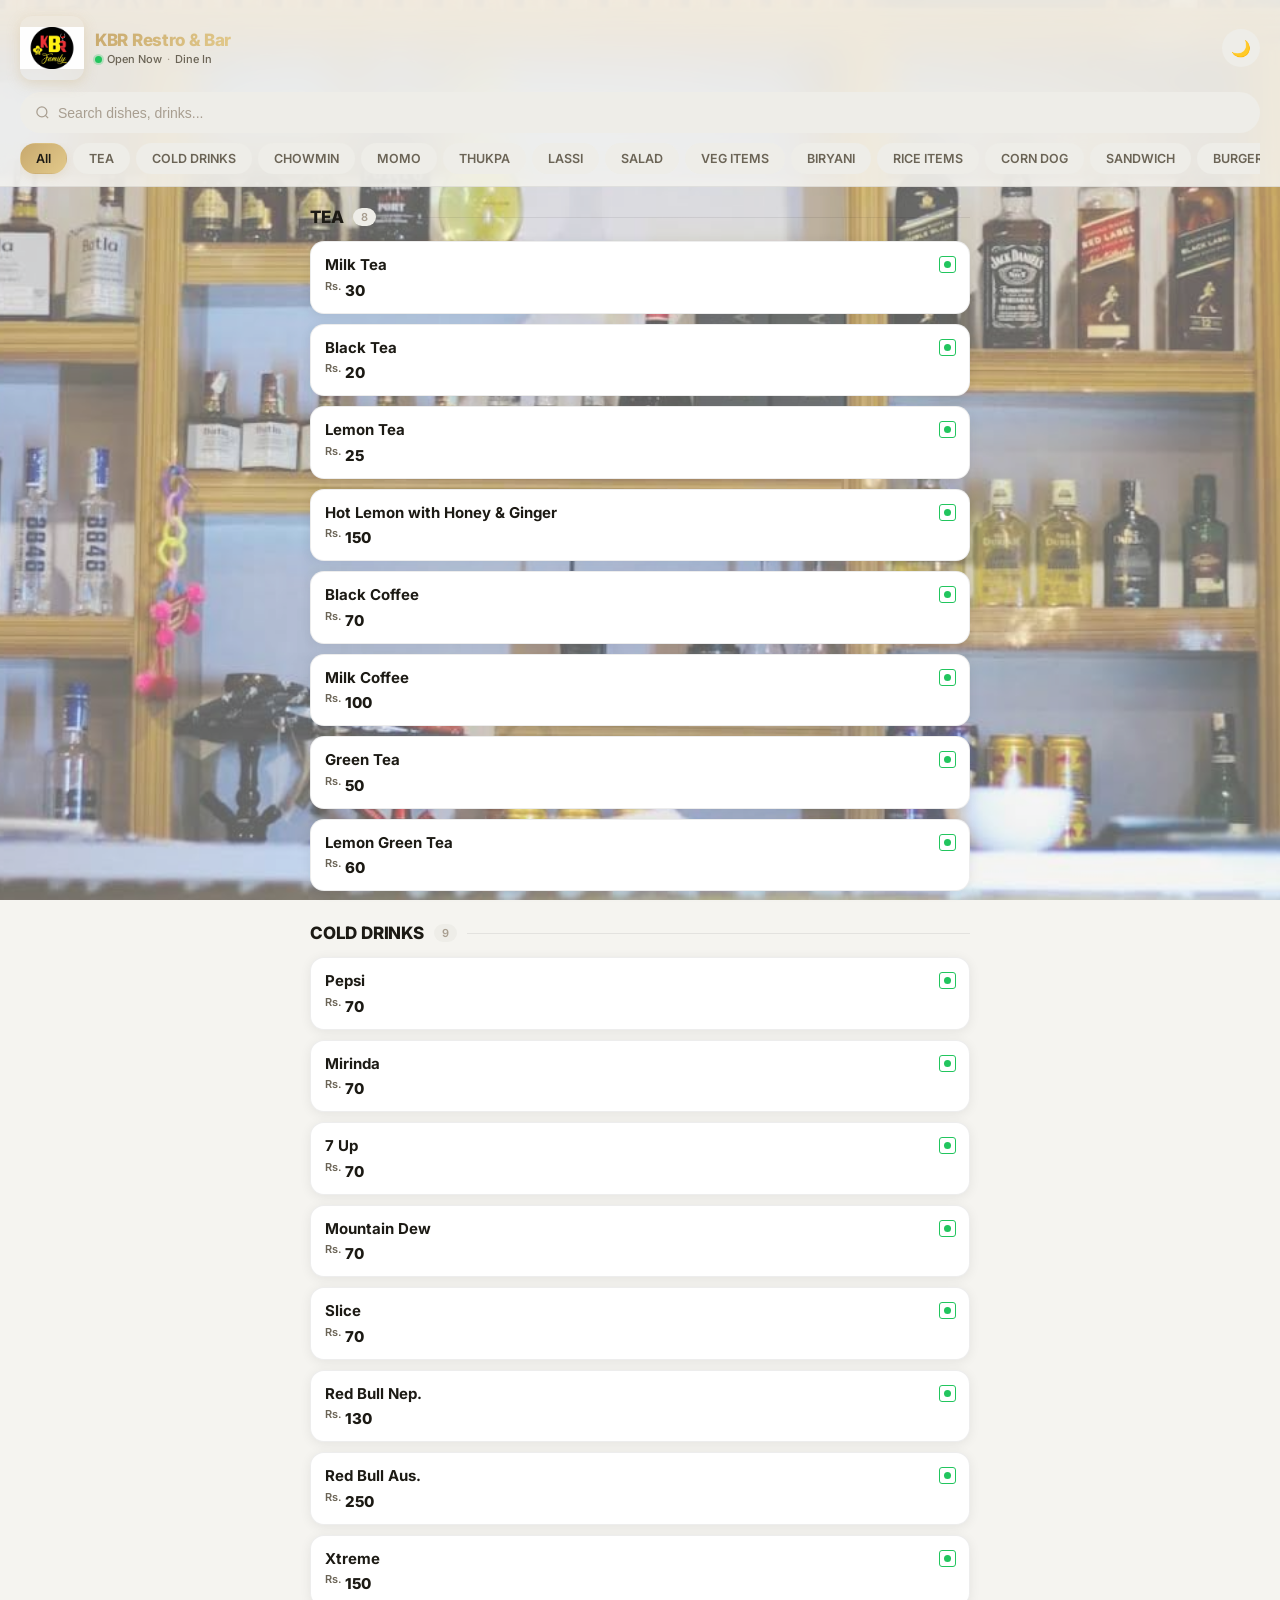
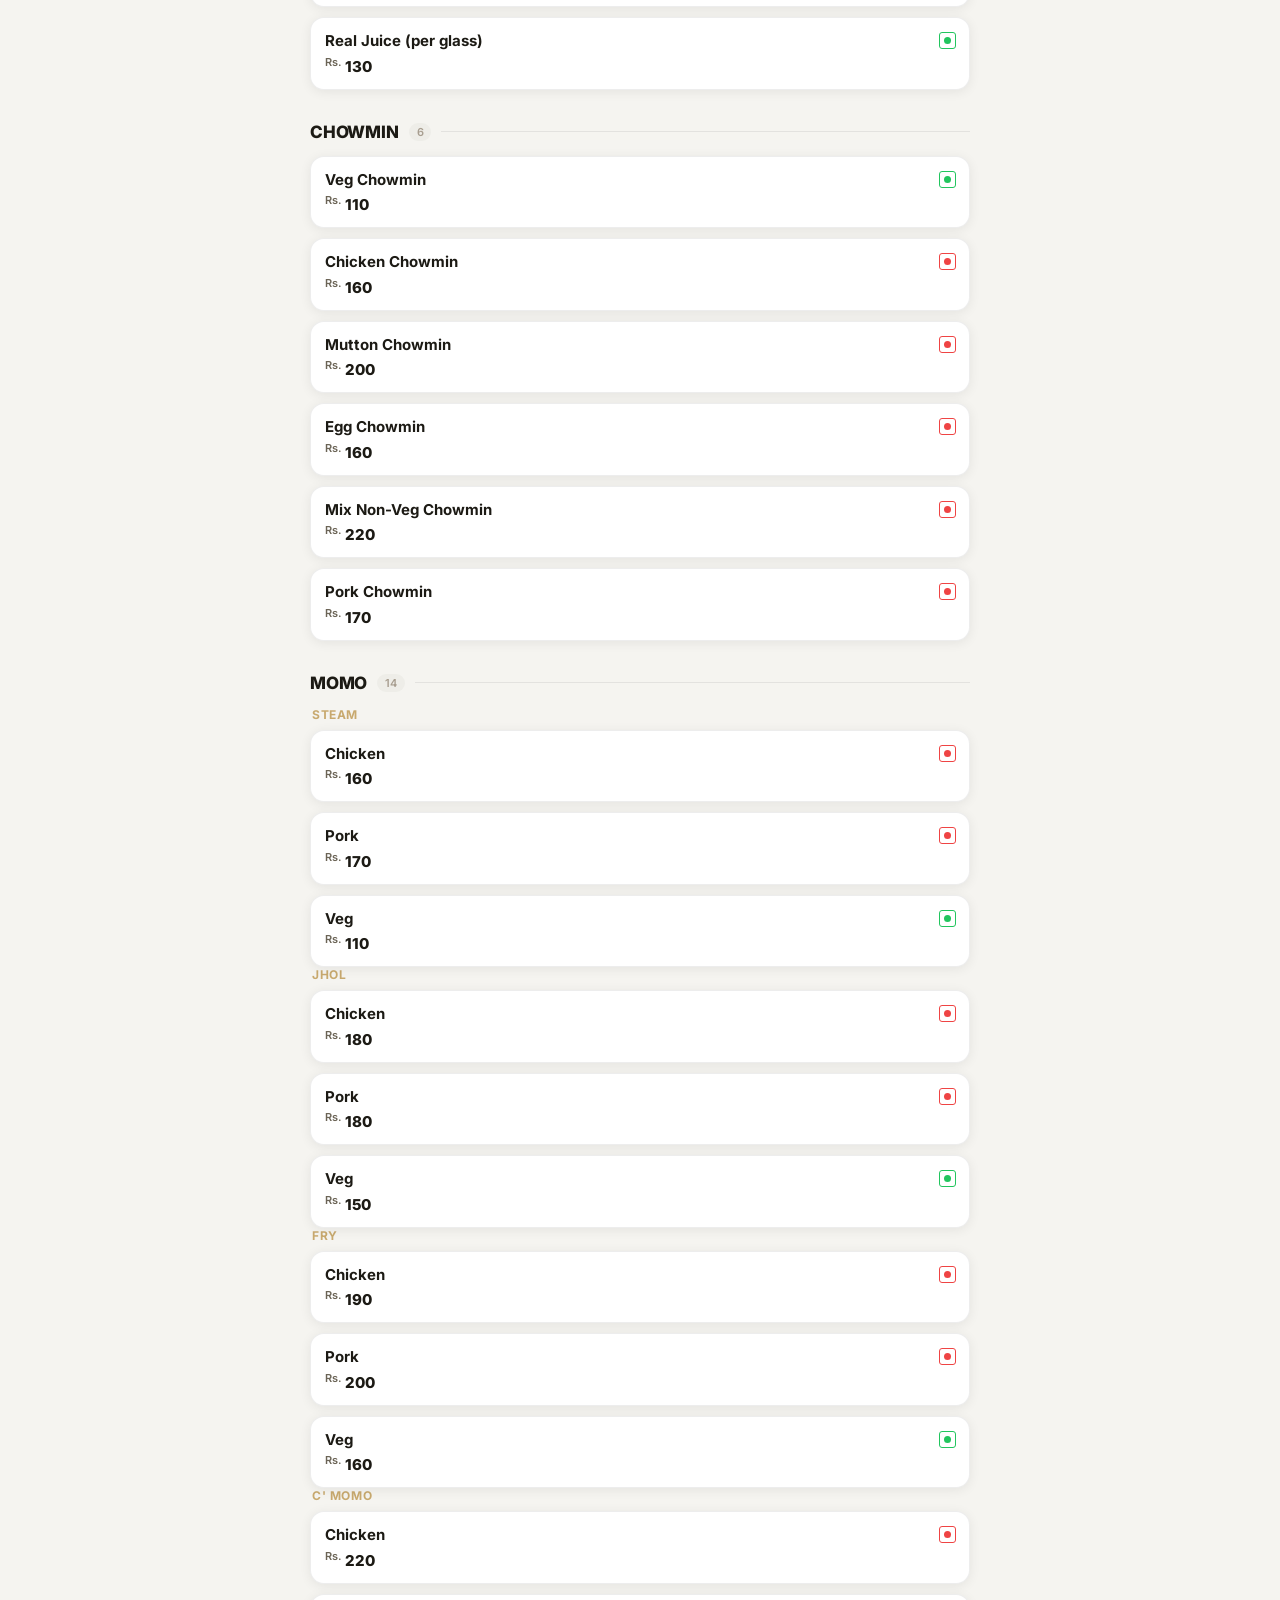
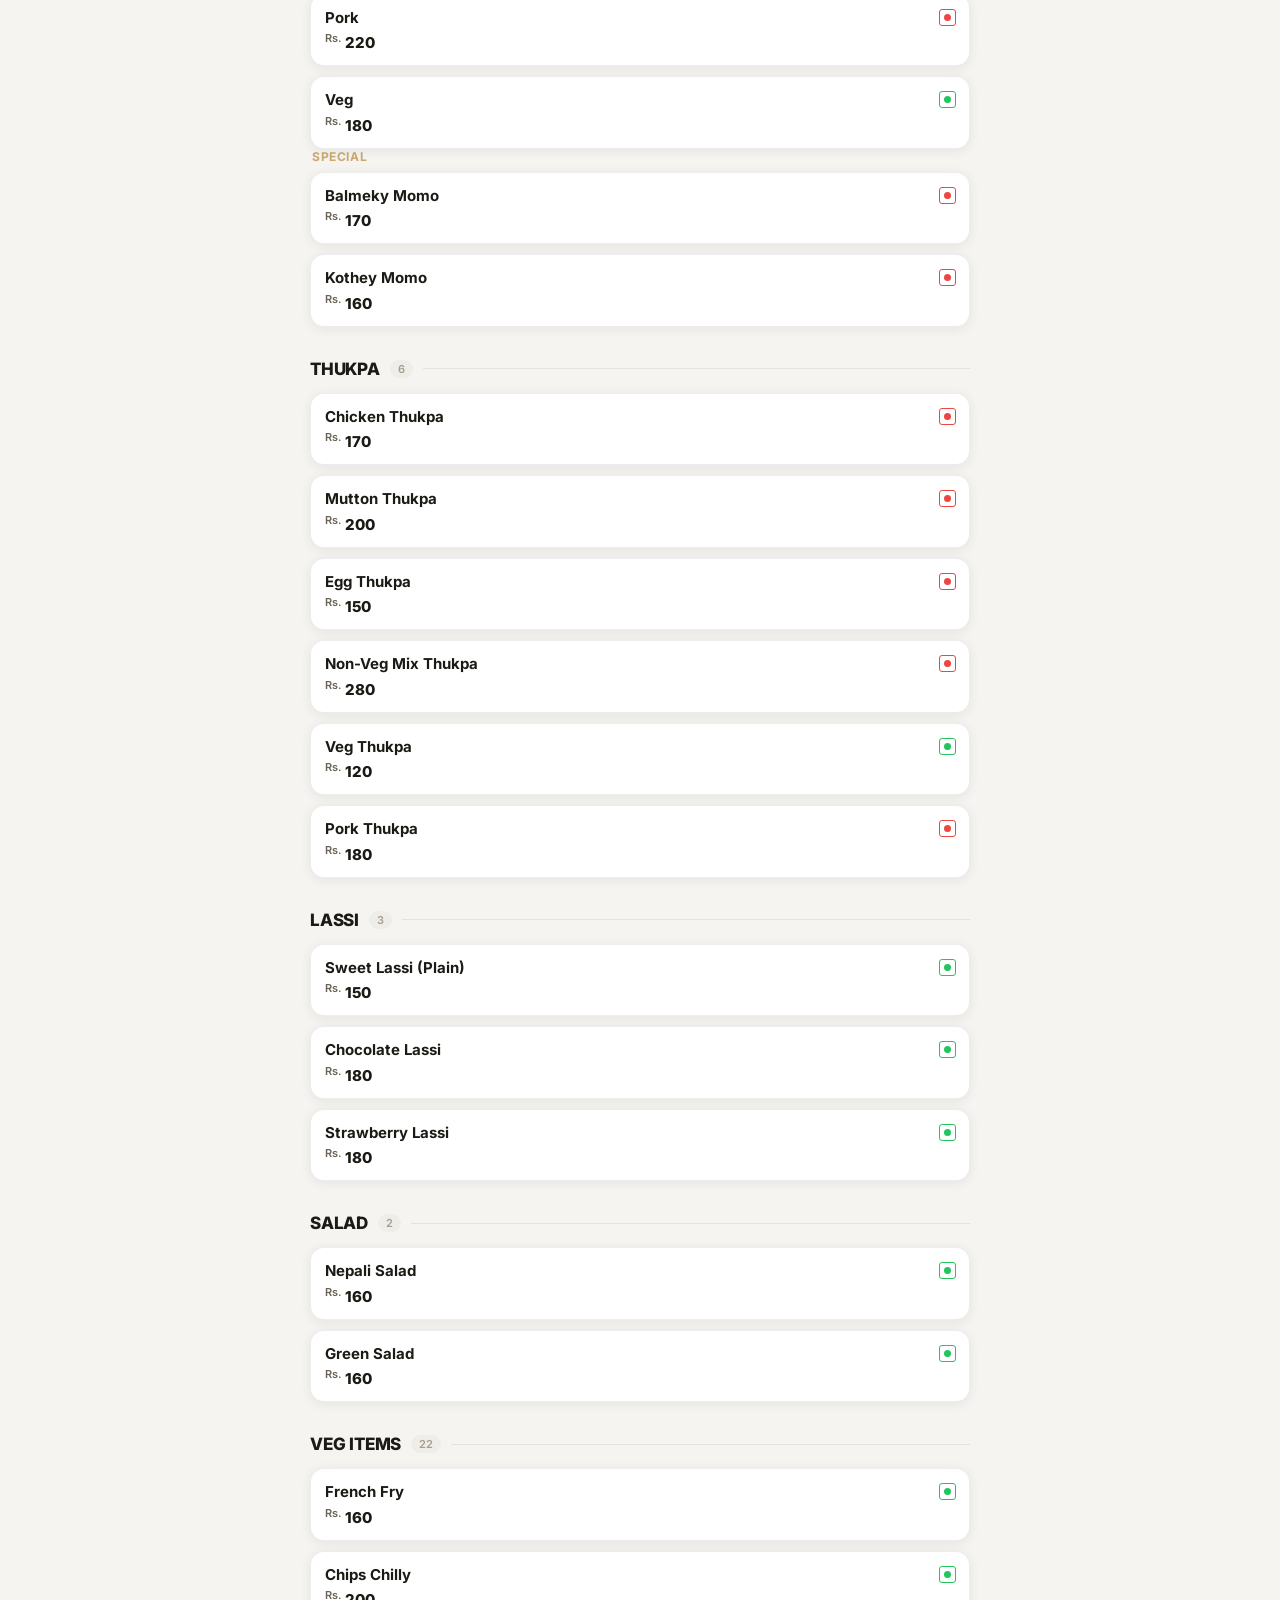
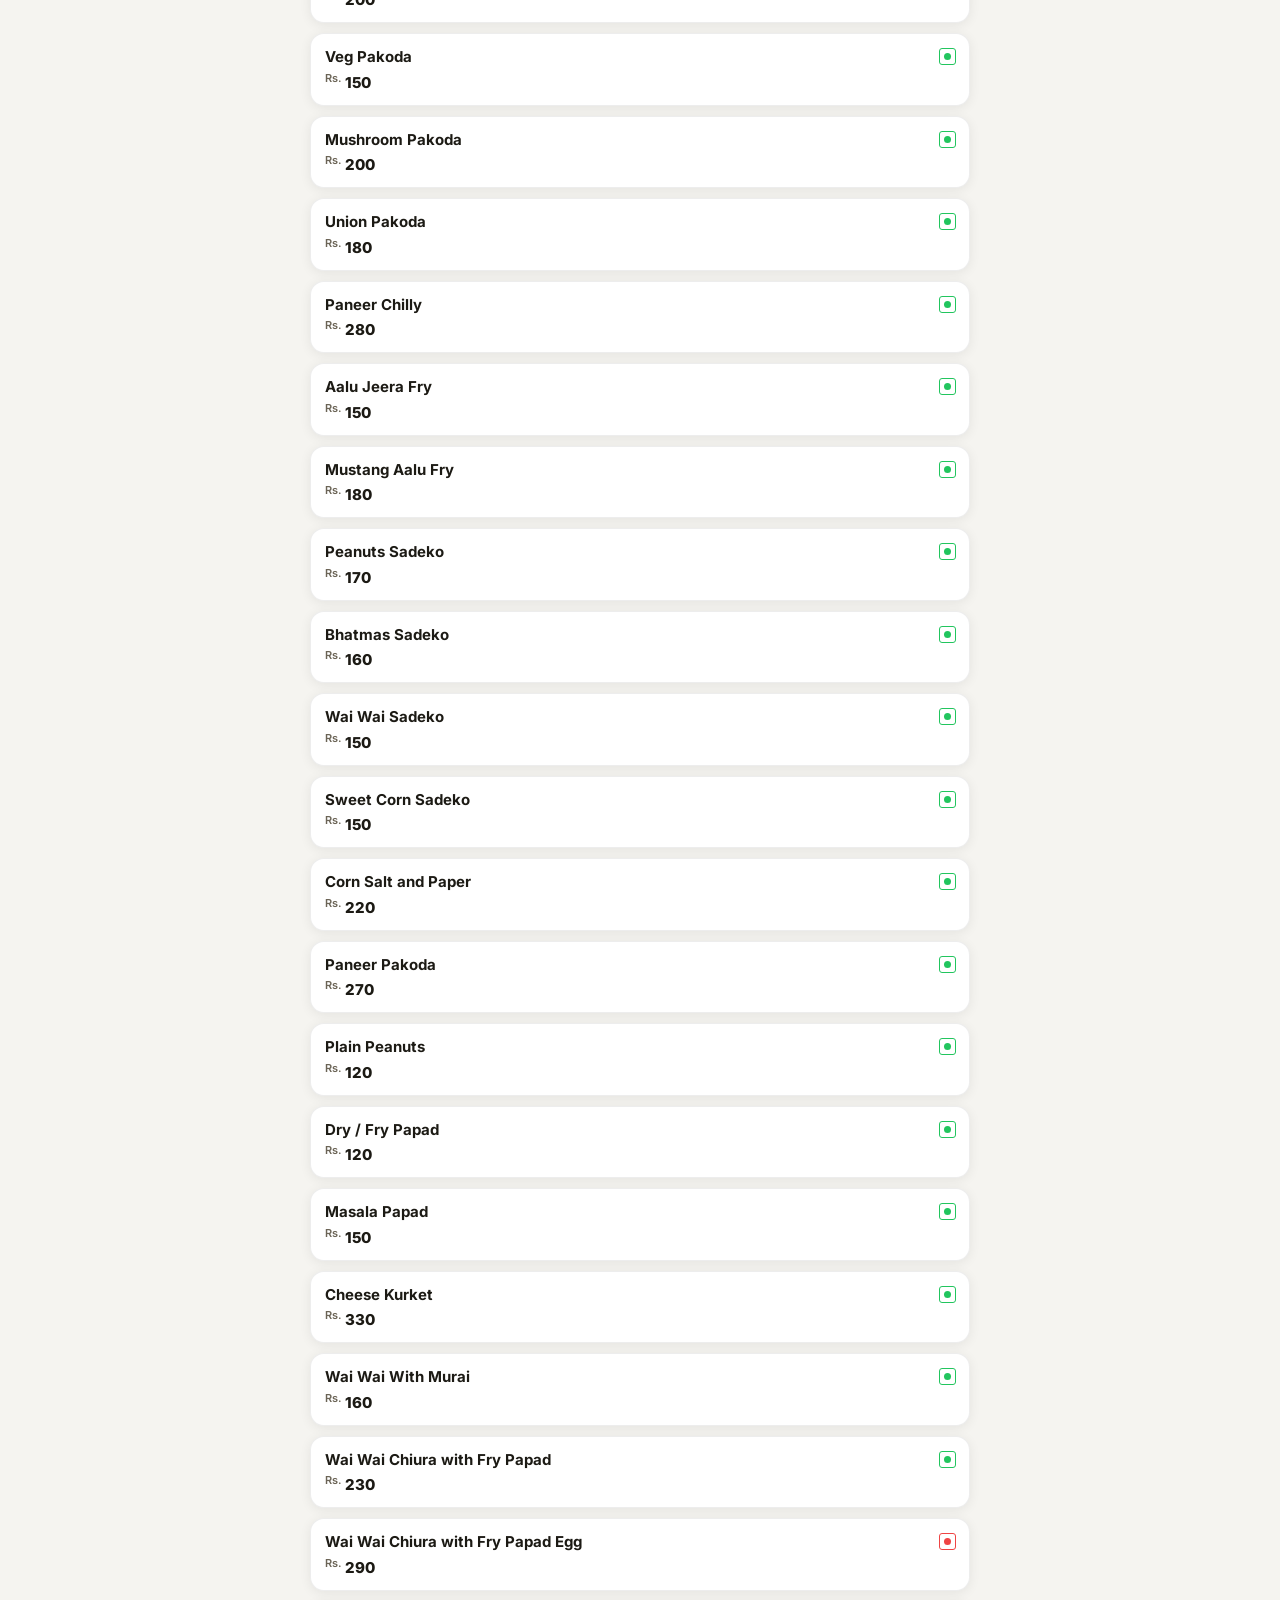
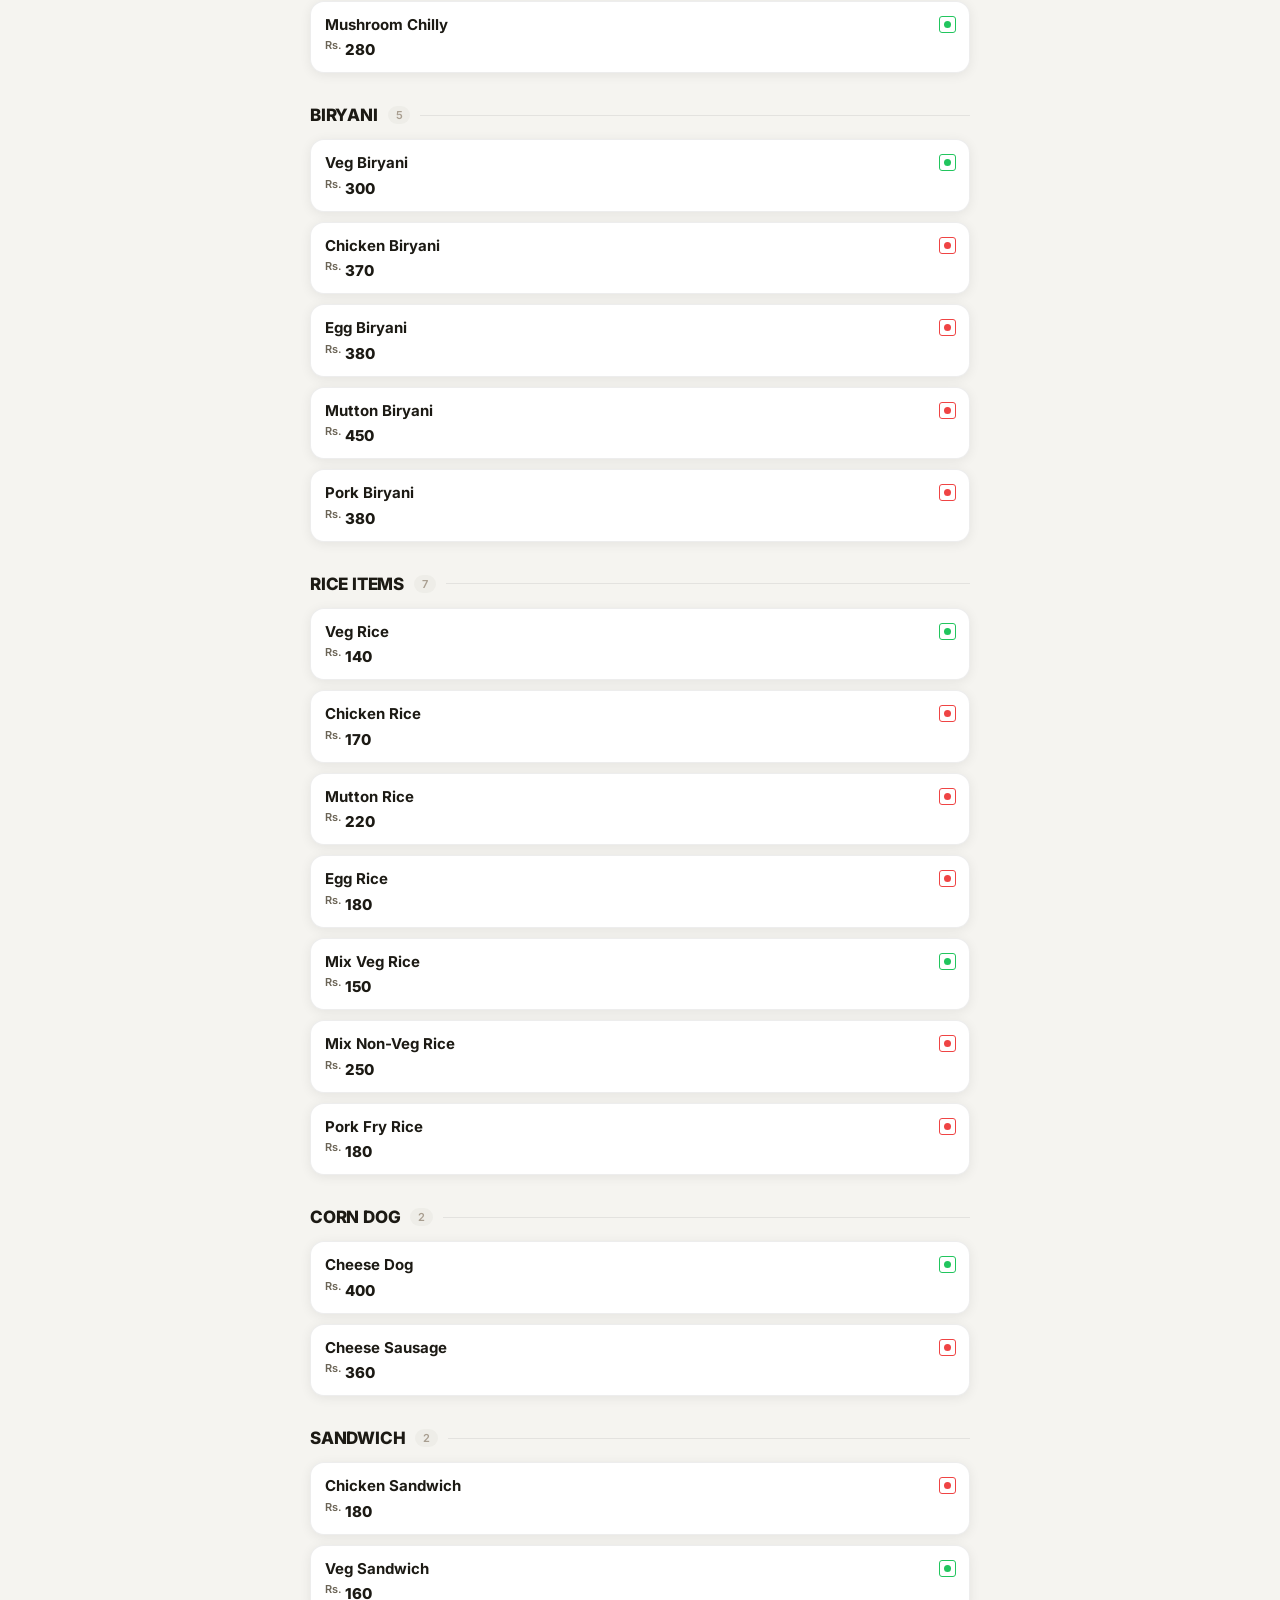
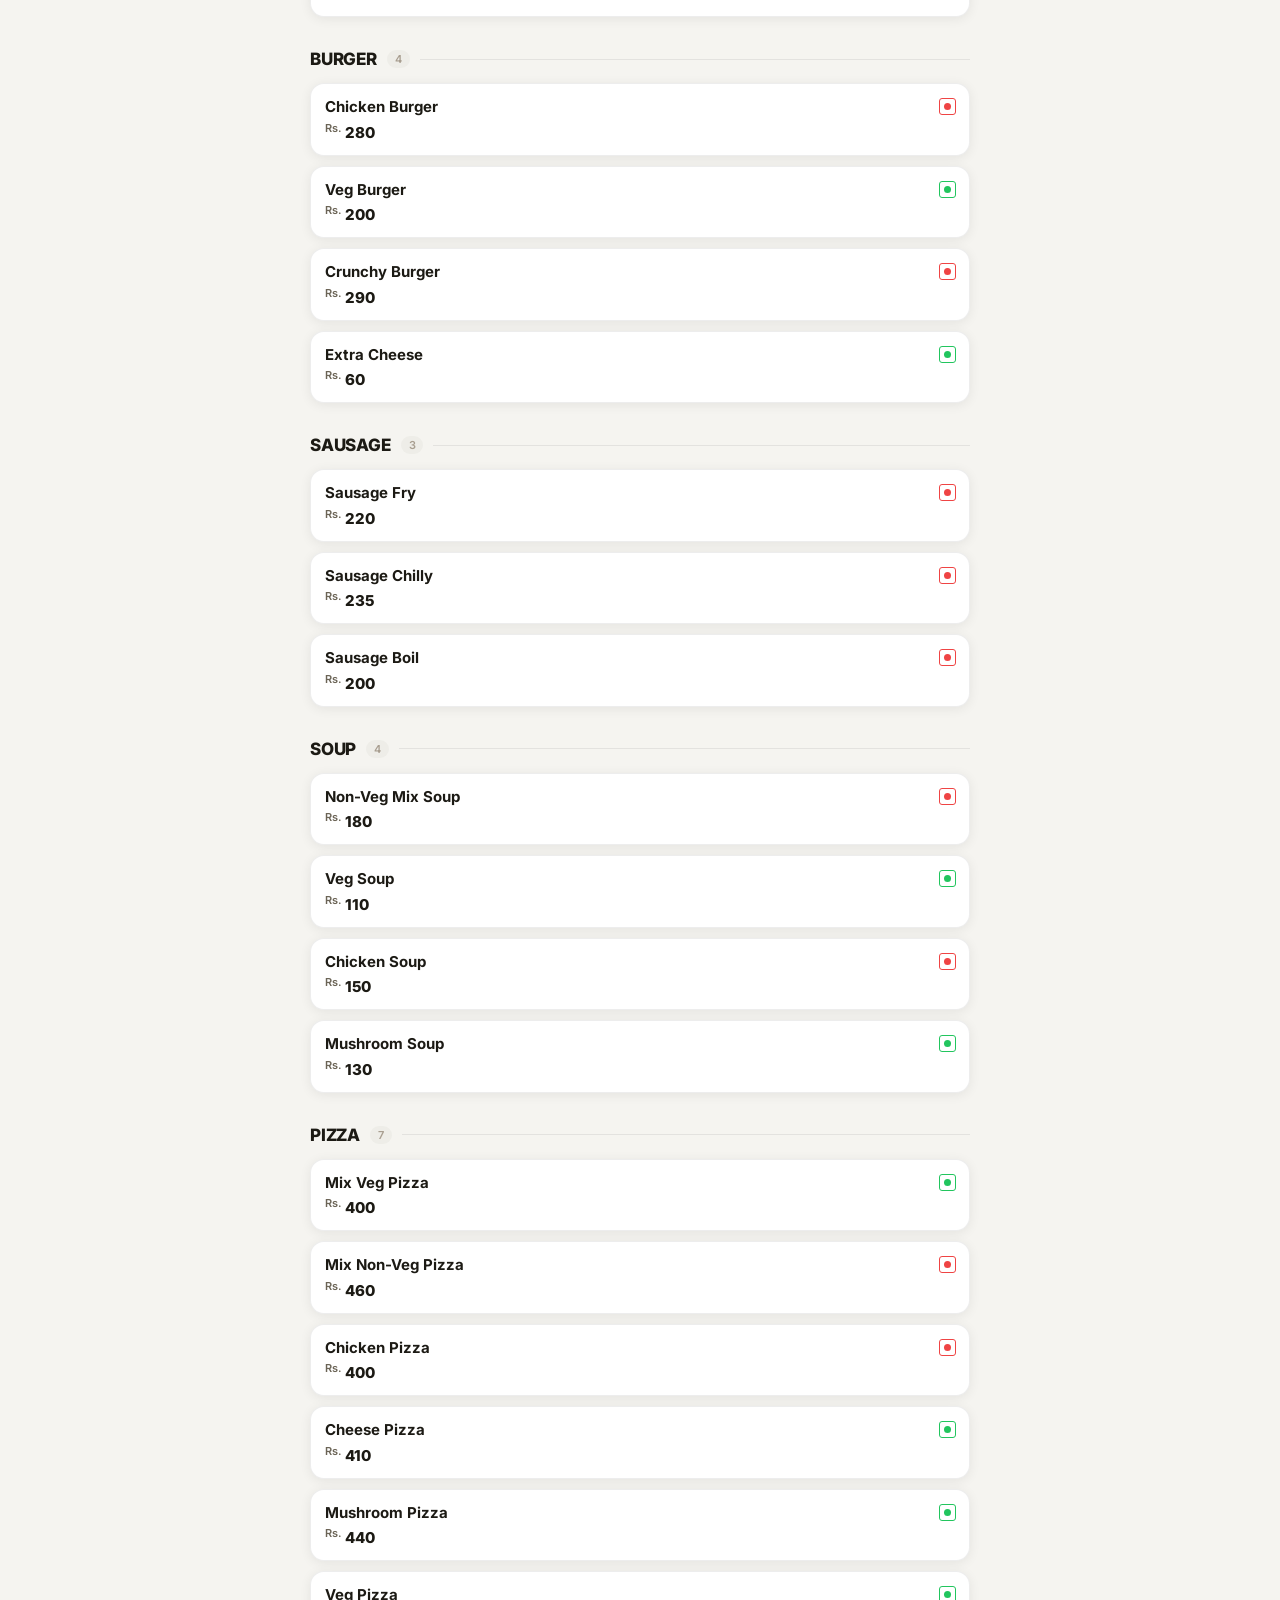
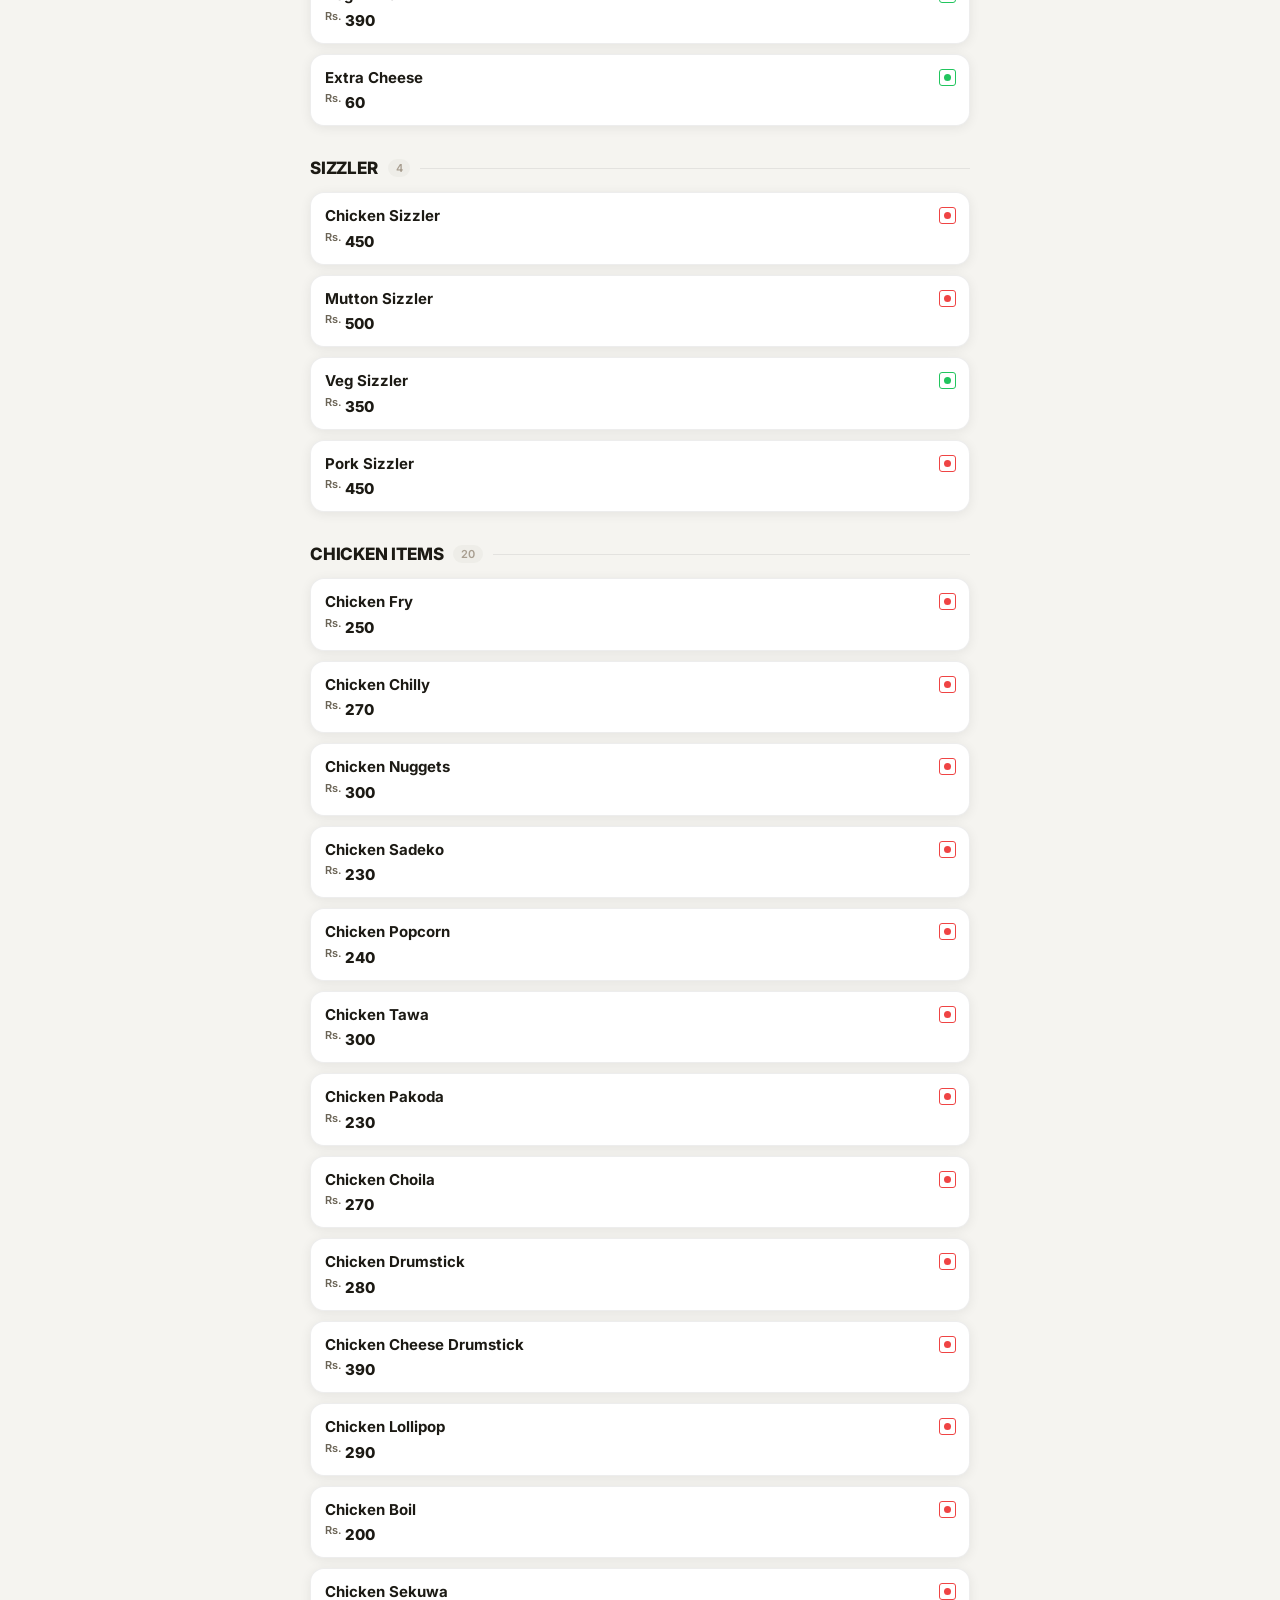
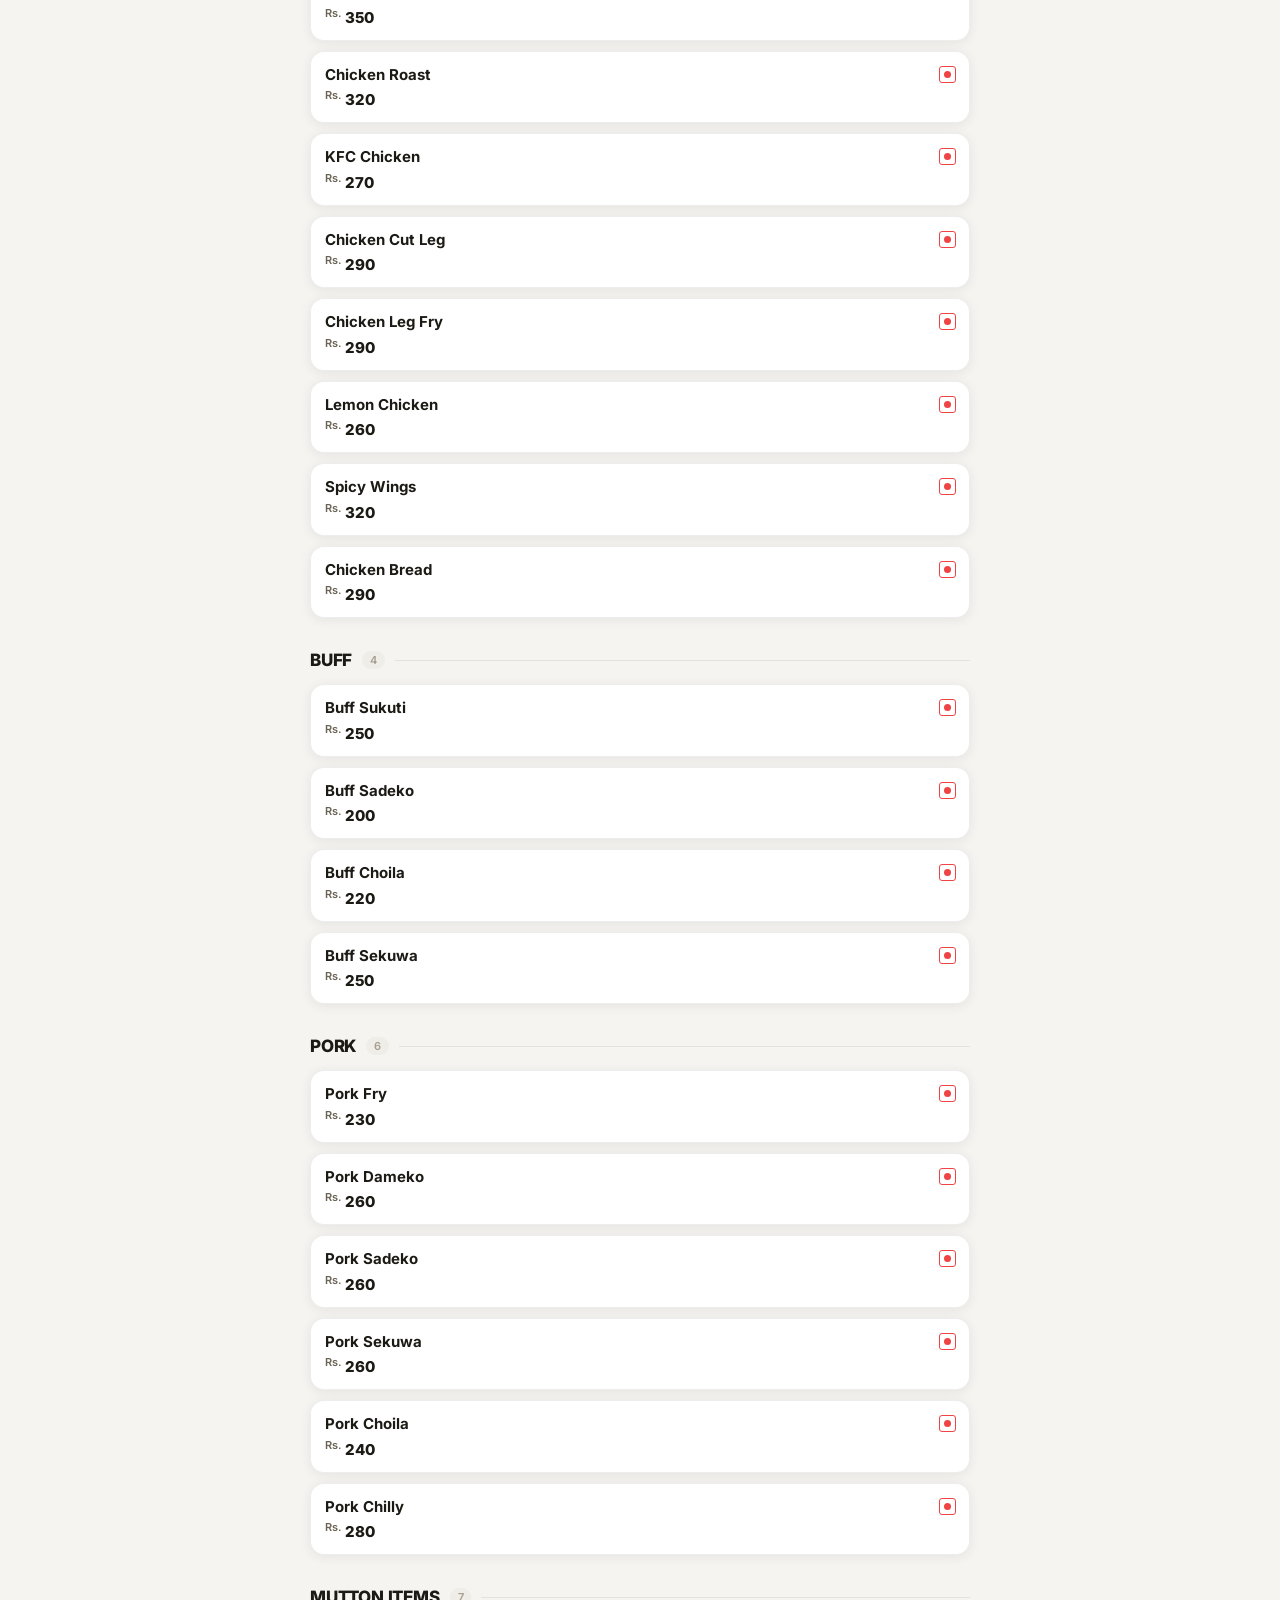
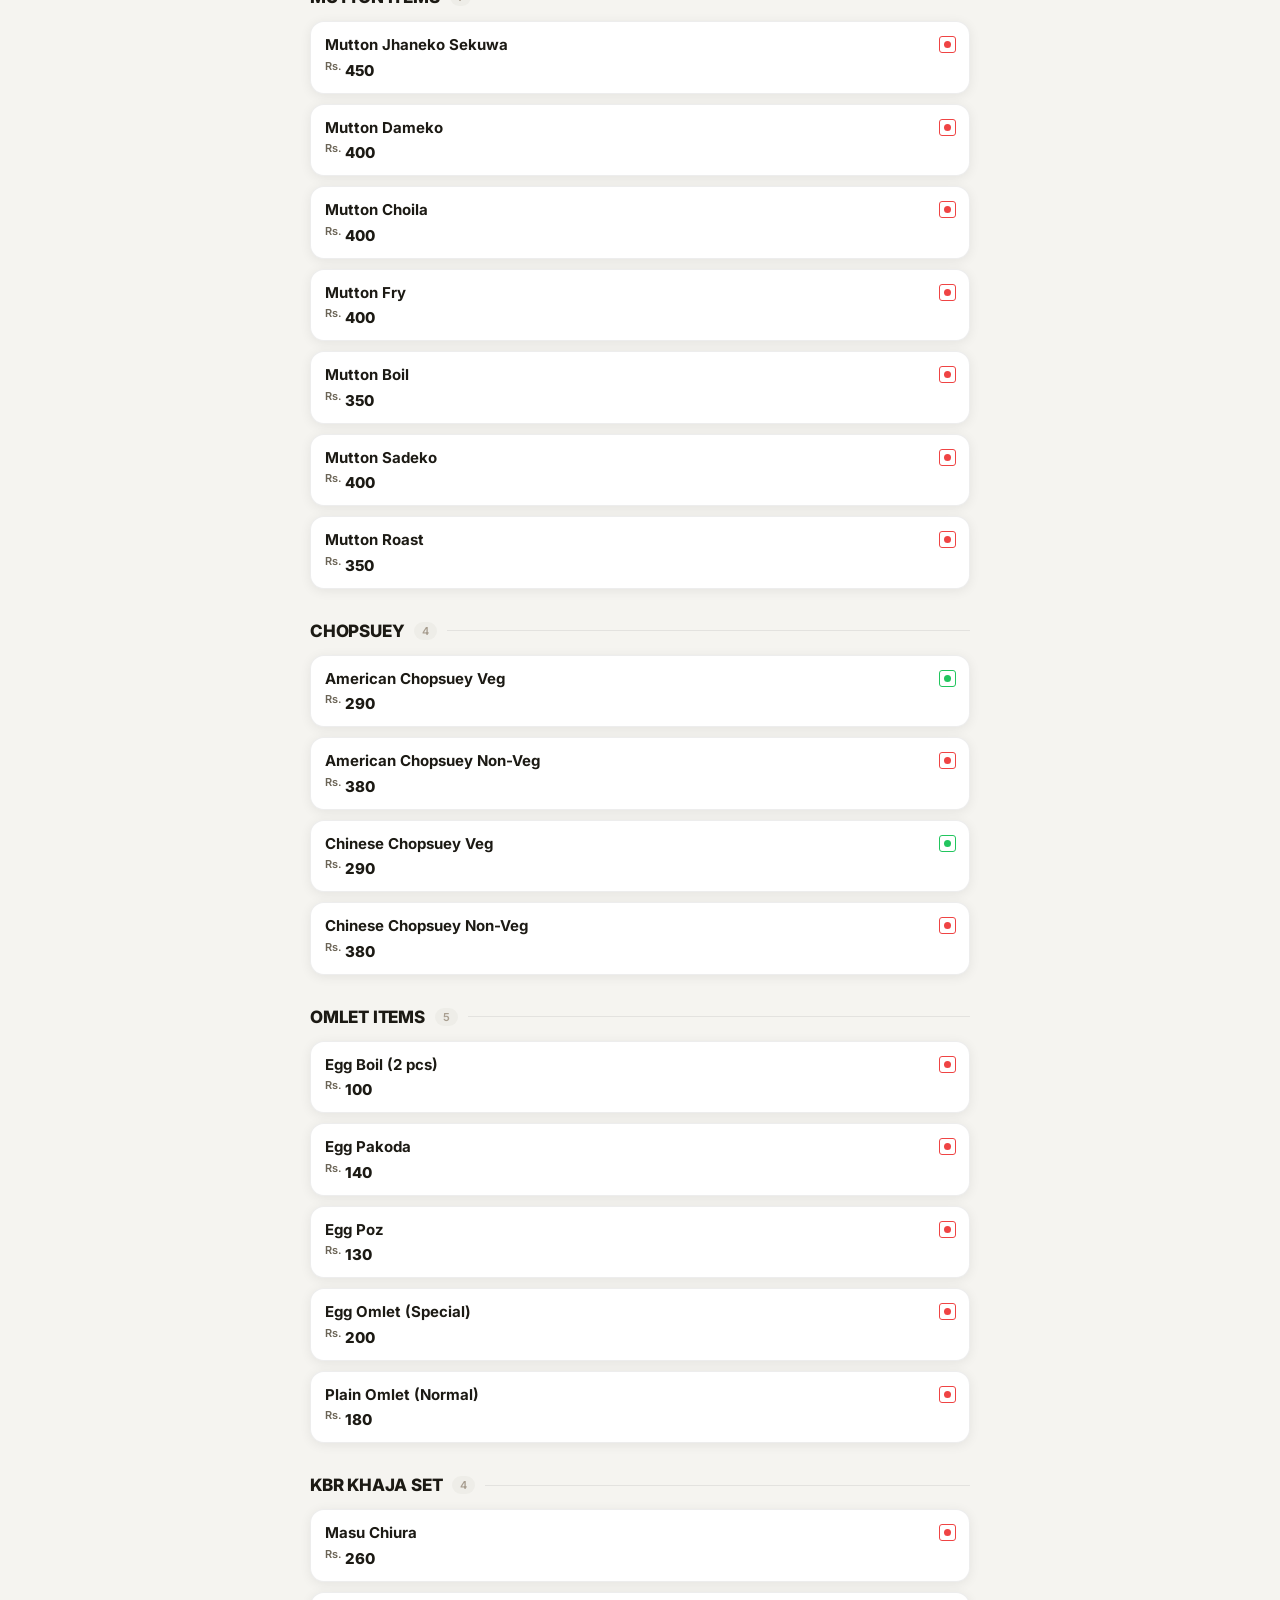
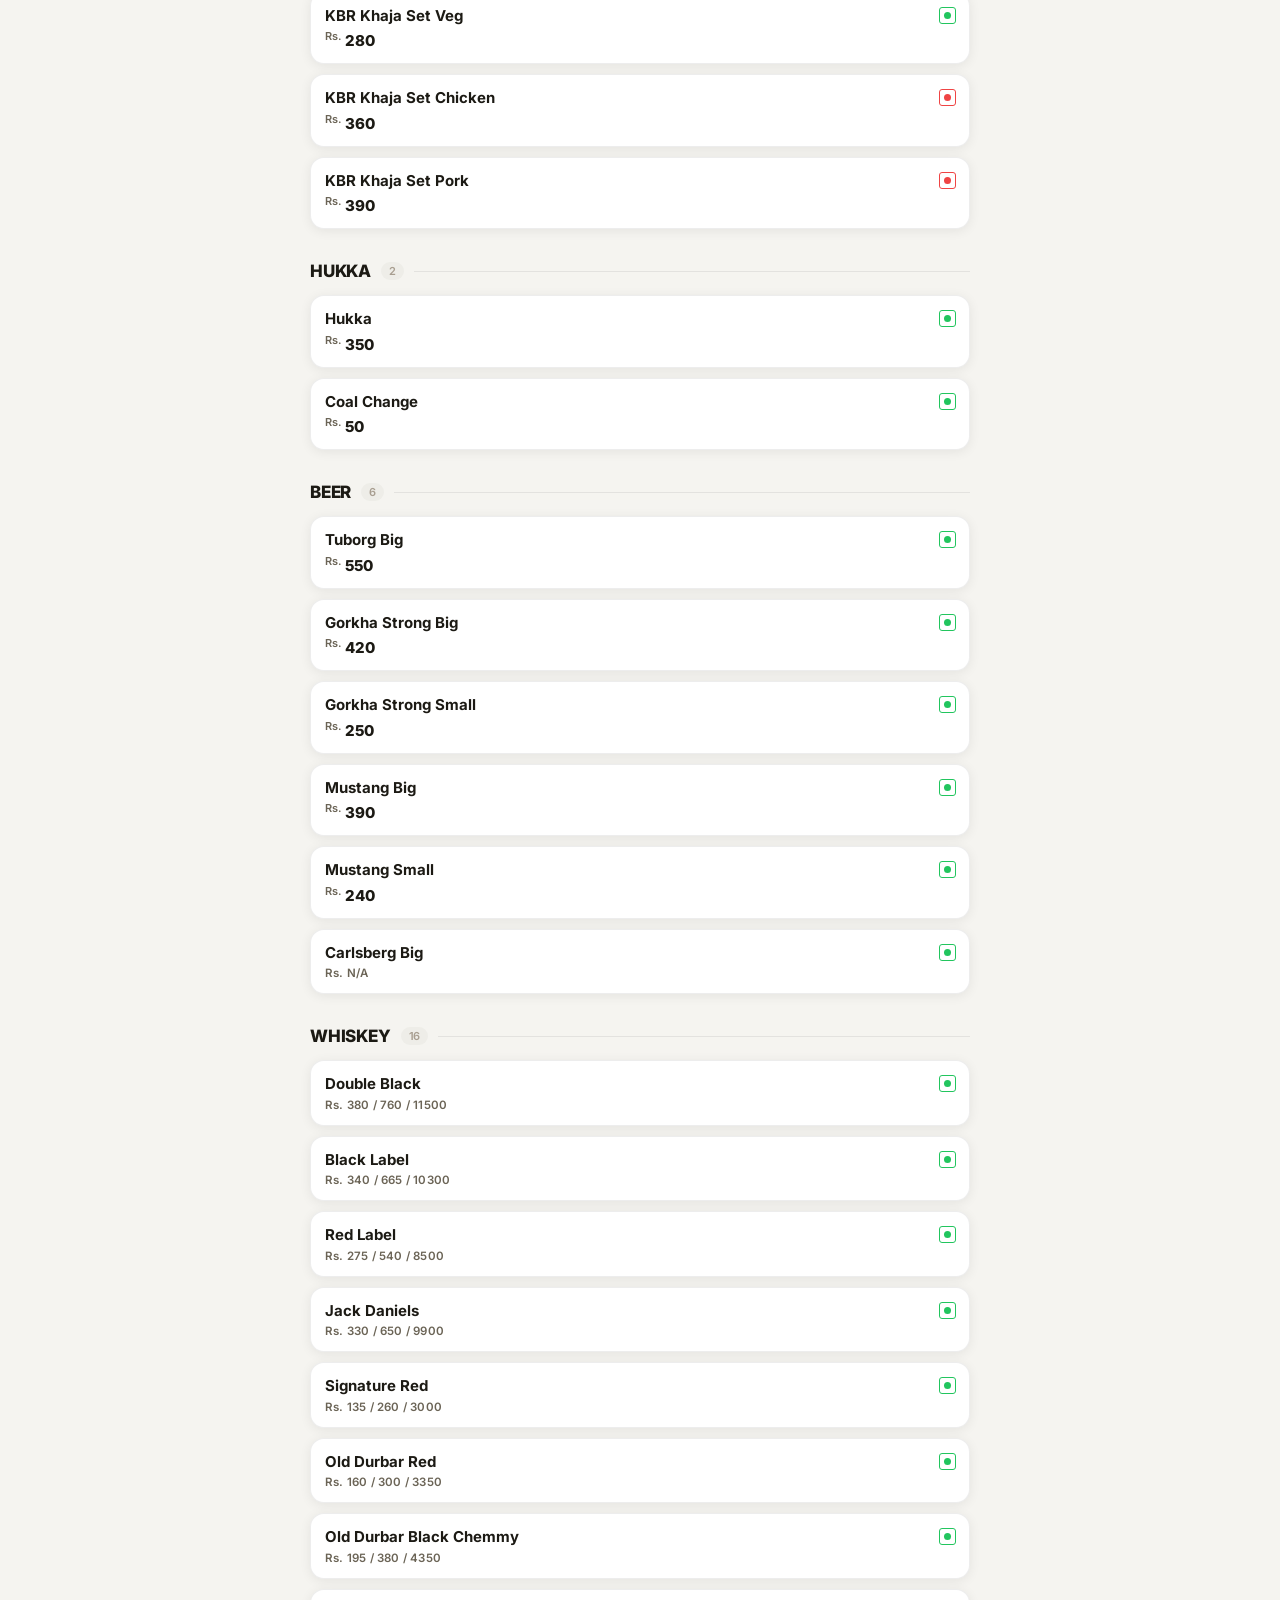
==== commit 81eb7234: "Update Kukhuri Rum price, Proto price, add bg and footer image" ====
--- a/frontend/index.html
+++ b/frontend/index.html
@@ -56,6 +56,10 @@
     </div>
   </main>
 
+  <footer class="footer">
+    <img src="footer.jpg" alt="KBR Restro & Bar" class="footer-img" />
+  </footer>
+
   <button class="fab-top" id="scrollTop" aria-label="Back to top">↑</button>
 
   <script src="app.js"></script>
--- a/frontend/style.css
+++ b/frontend/style.css
@@ -40,11 +40,22 @@
 html{scroll-behavior:smooth}
 body{
   font-family:'Inter',system-ui,sans-serif;
-  background:var(--bg);color:var(--text);
+  background:var(--bg) url('bg.jpg') center/cover fixed;
+  color:var(--text);
   -webkit-font-smoothing:antialiased;
   overflow-x:hidden;
   transition:background var(--t),color var(--t);
 }
+body::before{
+  content:'';
+  position:fixed;inset:0;
+  background:rgba(245,244,240,.40);
+  z-index:0;pointer-events:none;
+}
+[data-theme="dark"] body::before{
+  background:rgba(17,16,9,.55);
+}
+.header,.main,.footer{position:relative;z-index:1;}
 img{display:block;max-width:100%}
 button{cursor:pointer;border:none;background:none;font-family:inherit}
 
@@ -277,6 +288,23 @@
 .empty span{font-size:13px}
 
 /* ═══════════════════════════════════════════════
+   FOOTER
+═══════════════════════════════════════════════ */
+.footer{
+  text-align:center;
+  padding:24px 16px 40px;
+  border-top:1px solid var(--border);
+}
+.footer-img{
+  max-width:320px;
+  width:100%;
+  height:auto;
+  border-radius:var(--radius);
+  margin:0 auto;
+  object-fit:contain;
+}
+
+/* ═══════════════════════════════════════════════
    FAB SCROLL TOP
 ═══════════════════════════════════════════════ */
 .fab-top{
